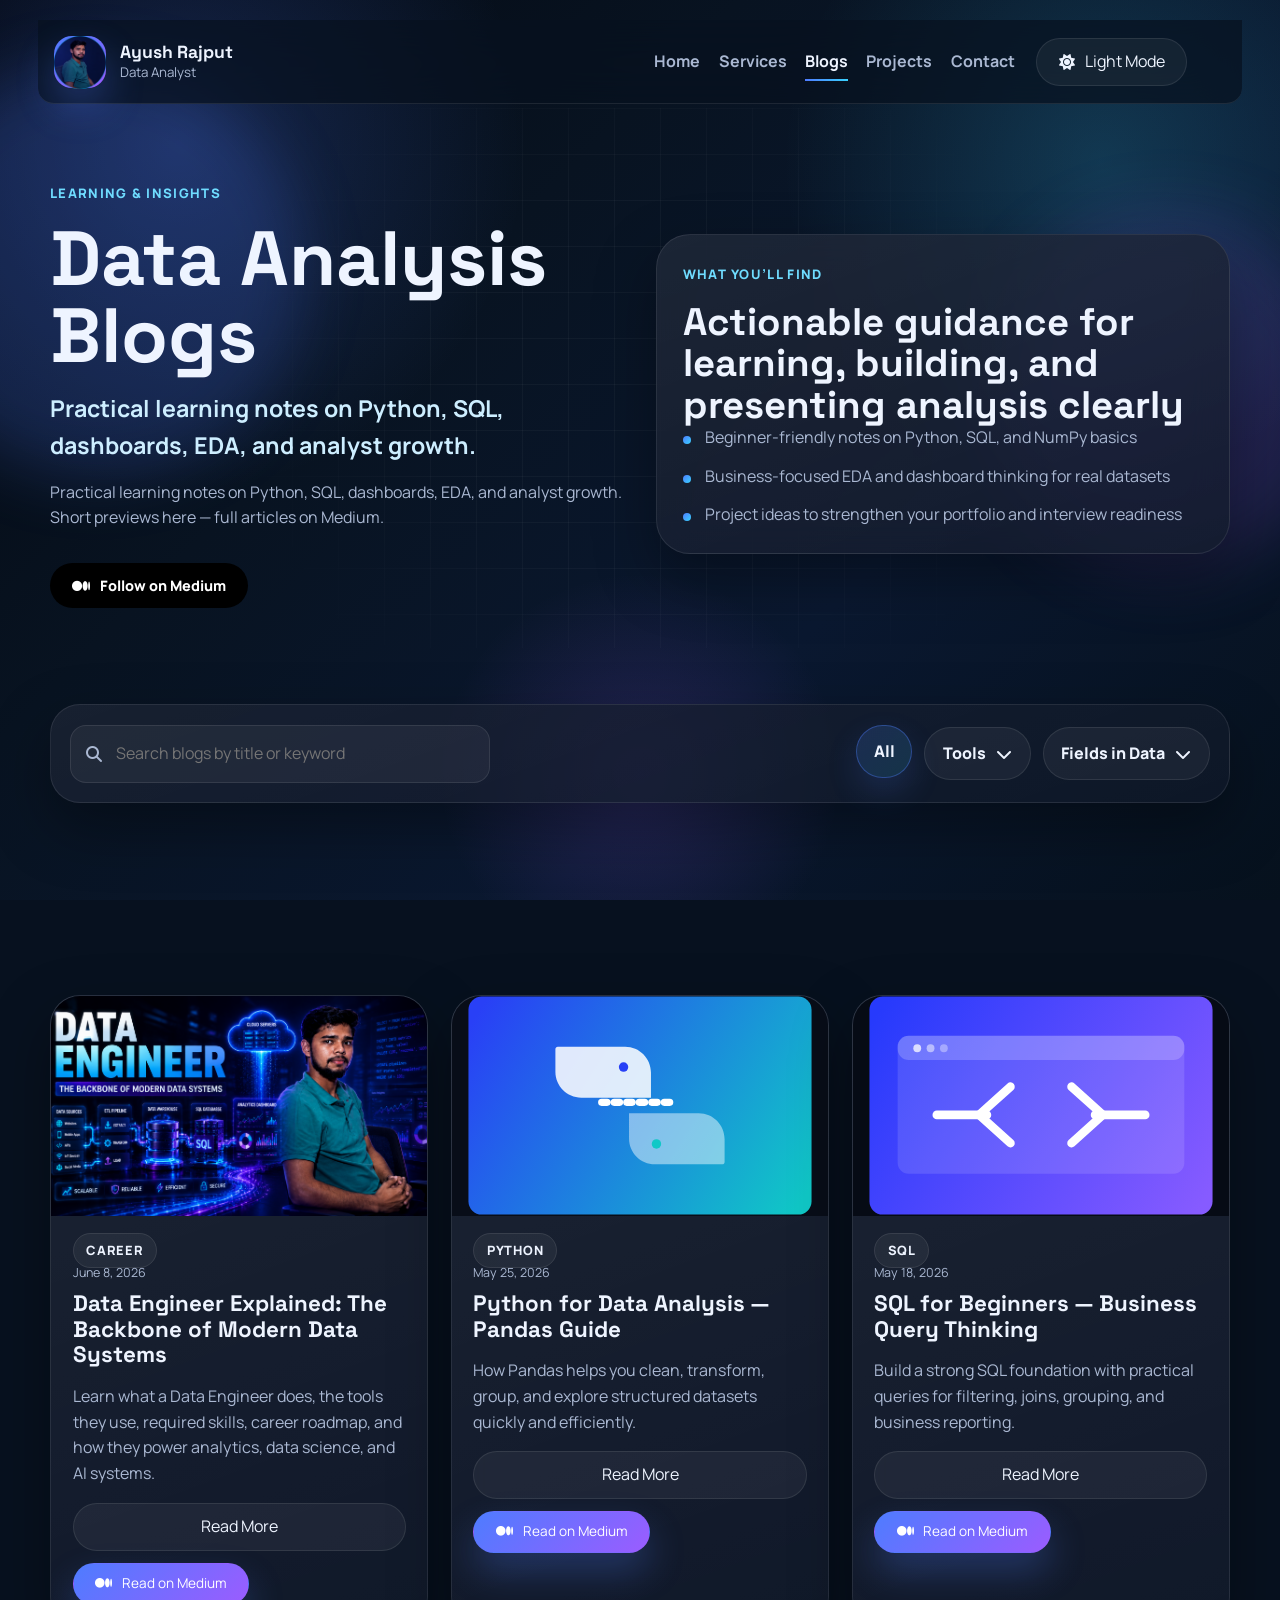
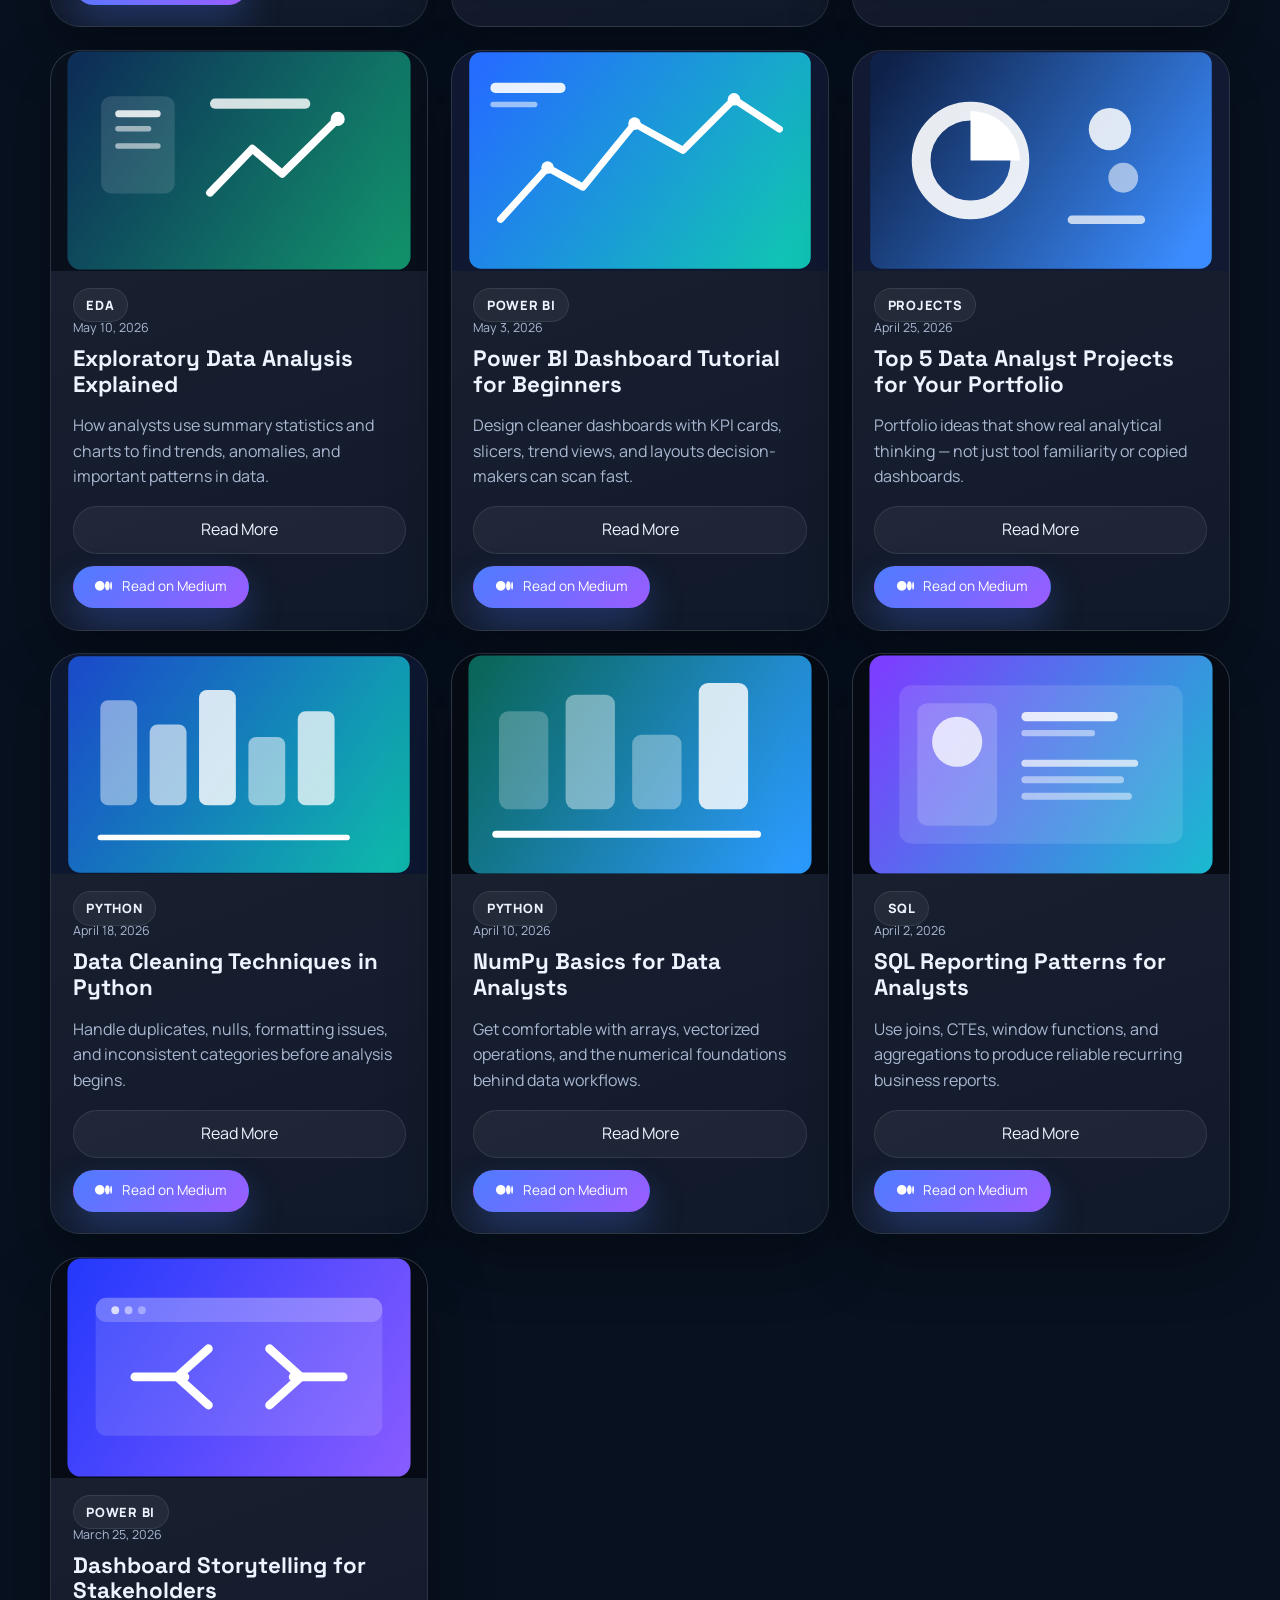
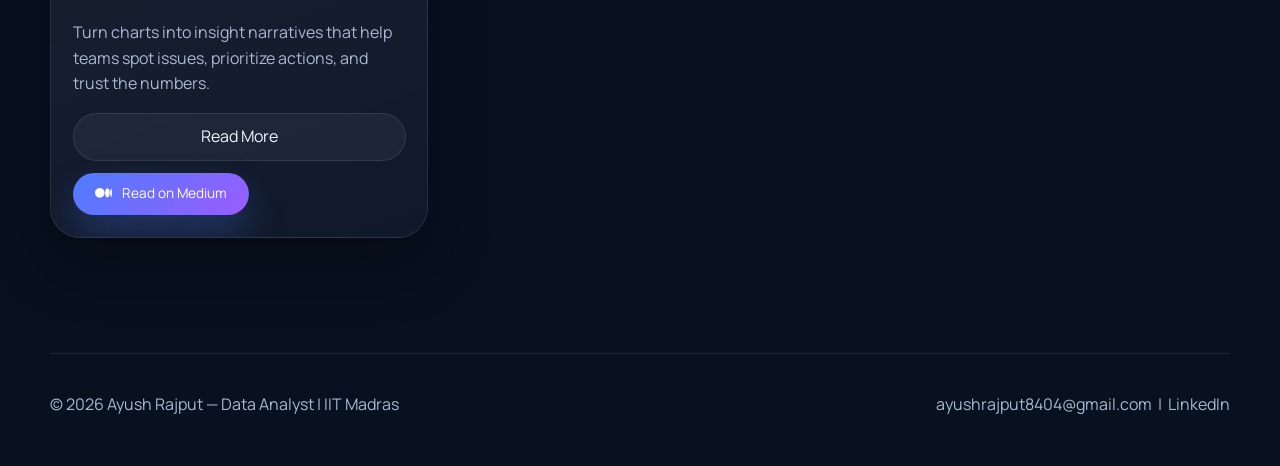
==== blog.html @ db760603 "added the  medium post link and slicer button not properly working  correct the code and working the" ====
<!DOCTYPE html>
<html lang="en">
<head>
  <meta charset="UTF-8">
    <meta name="viewport" content="width=device-width, initial-scale=1.0">
      <meta name="description" content="Data Analysis blogs by Ayush Rajput — Python, SQL, Power BI, EDA tutorials. Practical learning notes for aspiring Data Analysts and Data Scientists.">
      <meta name="keywords" content="Data Analysis Blog, Python Tutorial, SQL for Beginners, Power BI Tutorial, EDA Guide, Data Analyst Learning">
      <meta name="author" content="Ayush Rajput">
      <meta name="robots" content="index, follow">
      <link rel="canonical" href="https://data-analysis-portfolio-six.vercel.app/blog.html"
      >

      <meta property="og:title" content="Data Analysis Blogs | Ayush Rajput">
      <meta property="og:description" content="Practical Python, SQL, Power BI and EDA blogs for aspiring Data Analysts.">
      <meta property="og:image" content="https://data-analysis-portfolio-six.vercel.app/1.png">
      <meta property="og:url" content="https://data-analysis-portfolio-six.vercel.app/blog.html">
      <meta property="og:type" content="website">
      <meta name="twitter:card" content="summary_large_image">
      <meta name="twitter:title" content="Data Analysis Blogs | Ayush Rajput">
      <meta name="twitter:description" content="Python, SQL, Power BI, EDA blogs for Data Analysts.">
      <meta name="twitter:image" content="https://data-analysis-portfolio-six.vercel.app/1.png">
  <title>Ayush Rajput | Data Analysis Blogs</title>
  <link rel="preconnect" href="https://fonts.googleapis.com">
  <link rel="preconnect" href="https://fonts.gstatic.com" crossorigin>
  <link
    href="https://fonts.googleapis.com/css2?family=Space+Grotesk:wght@400;500;700&family=Manrope:wght@400;500;600;700;800&display=swap"
    rel="stylesheet"
  >
  <link
    rel="stylesheet"
    href="https://cdnjs.cloudflare.com/ajax/libs/font-awesome/6.5.2/css/all.min.css"
    crossorigin="anonymous"
    referrerpolicy="no-referrer"
  >
  <link rel="icon" type="image/png" href="3.png">
  <link rel="stylesheet" href="style.css">
</head>
<body class="blog-page">
  <div class="page-backdrop" aria-hidden="true">
    <span class="backdrop-orb orb-left"></span>
    <span class="backdrop-orb orb-right"></span>
    <span class="backdrop-grid"></span>
  </div>

  <header class="site-header">
    <div class="container nav-wrap">
      <a class="brand" href="index.html" aria-label="Ayush Rajput portfolio home">
        <span class="brand-mark">
          <img src="3.png" alt="Ayush Rajput profile placeholder">
        </span>
        <span class="brand-copy">
          <strong>Ayush Rajput</strong>
          <small>Data Analyst</small>
        </span>
      </a>

      <button
        class="nav-toggle"
        type="button"
        aria-expanded="false"
        aria-controls="site-nav"
        aria-label="Toggle navigation"
      >
        <span></span>
        <span></span>
        <span></span>
      </button>

      <nav class="site-nav" id="site-nav">
        <a class="nav-link" href="index.html">Home</a>
        <a class="nav-link" href="services.html">Services</a>
        <a class="nav-link is-current" href="#top">Blogs</a>
        <a class="nav-link" href="index.html#projects">Projects</a>
        <a class="nav-link" href="index.html#contact">Contact</a>
        <div class="nav-actions">
          <button class="ghost-btn" id="theme-toggle" type="button" aria-label="Switch color theme">
            <i class="fa-solid fa-moon"></i>
            <span data-theme-label>Dark Mode</span>
          </button>
        </div>
      </nav>
    </div>
  </header>

  <main>
    <section class="blog-hero section" id="top">
      <div class="container blog-hero-grid">
        <div class="reveal">
          <p class="section-kicker">Learning & Insights</p>
          <h1 class="blog-title">Data Analysis Blogs</h1>
          <p class="blog-subtitle">Practical learning notes on Python, SQL, dashboards, EDA, and analyst growth.</p>
          <p class="blog-description">
            Practical learning notes on Python, SQL, dashboards, 
            EDA, and analyst growth. Short previews here — 
            full articles on Medium.
          </p>
          <a 
            href="https://medium.com/@ayushrajput8404" 
            target="_blank" 
            rel="noreferrer"
            style="display:inline-flex; align-items:center; gap:0.6rem; margin-top:1rem; padding:0.7rem 1.4rem; background:#000; color:#fff; border-radius:999px; font-weight:800; font-size:0.9rem;"
          >
            <i class="fa-brands fa-medium"></i>
            Follow on Medium
          </a>
        </div>

        <aside class="blog-highlight-card reveal">
          <p class="section-kicker">What You’ll Find</p>
          <h2>Actionable guidance for learning, building, and presenting analysis clearly</h2>
          <ul class="blog-highlight-list">
            <li>Beginner-friendly notes on Python, SQL, and NumPy basics</li>
            <li>Business-focused EDA and dashboard thinking for real datasets</li>
            <li>Project ideas to strengthen your portfolio and interview readiness</li>
          </ul>
        </aside>
      </div>
    </section>

    <section class="blog-toolbar-section section">
      <div class="container">
        <div class="blog-toolbar reveal">
          <label class="blog-search">
            <i class="fa-solid fa-magnifying-glass"></i>
            <input
              type="search"
              placeholder="Search blogs by title or keyword"
              aria-label="Search blogs"
              data-blog-search
            >
          </label>

          <div class="blog-filter-group">

            <button class="blog-filter-btn is-active" data-blog-filter="all">
              All
            </button>

            <!-- Tools Slicer -->
            <div class="custom-dropdown">
              <button class="dropdown-btn">
                Tools
                <i class="fa-solid fa-chevron-down"></i>
              </button>

              <div class="dropdown-menu">
                <button data-blog-filter="python">Python</button>
                <button data-blog-filter="sql">SQL</button>
                <button data-blog-filter="power-bi">Power BI</button>
              </div>
            </div>

            <!-- Fields Slicer -->
            <div class="custom-dropdown">
              <button class="dropdown-btn">
                Fields in Data
                <i class="fa-solid fa-chevron-down"></i>
              </button>

              <div class="dropdown-menu">
                <button data-blog-filter="Career">Career</button>
               <button data-blog-filter="Data Engineering">Data Engineering </button>
               <button data-blog-filter="EDA">EDA</button>
                <button data-blog-filter="Data Cleaning">Data Cleaning</button>
                <button data-blog-filter="visualization">Visualization</button>
                <button data-blog-filter="machine-learning">Machine Learning</button>
              </div>
            </div>
          </div> 
        </div>
      </div>
    </section>

    <section class="blog-feed section">
      <div class="container">
        <div class="blog-grid">

        <article class="blog-card reveal" data-blog-card data-blog-category="Career">
          <img src="B.C1.png" alt="Introduction to Data Engineering" class="blog-card-image">
          <div class="blog-card-body">
            <span class="blog-tag">Career</span>
            <p style="font-size:0.78rem; color:var(--text-soft); margin:0 0 0.5rem;">June 8, 2026</p>
            <h3>Data Engineer Explained: The Backbone of Modern Data Systems</h3>
            <p>Learn what a Data Engineer does, the tools they use, required skills, career roadmap, and how they power analytics, data science, and AI systems.</p>
            <div class="blog-more">
              <p>Discover how companies collect, process, store, and transform massive amounts of data. This beginner-friendly guide covers ETL, data pipelines, databases, cloud platforms, industry workflows, salary expectations, and the complete roadmap to becoming a Data Engineer.</p>
            </div>
            <div style="display:flex; gap:0.75rem; flex-wrap:wrap; margin-top:1rem;">
              <button class="card-link blog-read-btn" type="button" data-blog-expand>Read More</button>
              <a class="primary-btn" href="https://medium.com/@ayushrajput8404/data-engineer-explained-the-backbone-of-modern-data-systems-2026-fe2eb5a74495" target="_blank" rel="noreferrer" style="min-height:42px; font-size:0.85rem;">
                <i class="fa-brands fa-medium"></i> Read on Medium
              </a>
            </div>
          </div>
        </article>

        <article class="blog-card reveal" data-blog-card data-blog-category="python">
          <img src="assets/blog-python-placeholder.svg" alt="Python for Data Analysis" class="blog-card-image">
          <div class="blog-card-body">
            <span class="blog-tag">Python</span>
            <p style="font-size:0.78rem; color:var(--text-soft); margin:0 0 0.5rem;">May 25, 2026</p>
            <h3>Python for Data Analysis — Pandas Guide</h3>
            <p>How Pandas helps you clean, transform, group, and explore structured datasets quickly and efficiently.</p>
            <div class="blog-more">
              <p>Covers dataframes, filtering, missing value handling, groupby aggregation, and the habits that make notebook-based analysis more organized, reusable, and production-ready.</p>
            </div>
            <div style="display:flex; gap:0.75rem; flex-wrap:wrap; margin-top:1rem;">
              <button class="card-link blog-read-btn" type="button" data-blog-expand>Read More</button>
              <a class="primary-btn" href="https://medium.com/@ayushrajput8404/python-for-data-analysis-pandas-guide-2026-7b3f8c9a4d1a" target="_blank" rel="noreferrer" style="min-height:42px; font-size:0.85rem;">
                <i class="fa-brands fa-medium"></i> Read on Medium
              </a>
            </div>
          </div>
        </article>

        <article class="blog-card reveal" data-blog-card data-blog-category="sql">
          <img src="assets/blog-web-placeholder.svg" alt="SQL for Beginners" class="blog-card-image">
          <div class="blog-card-body">
            <span class="blog-tag">SQL</span>
            <p style="font-size:0.78rem; color:var(--text-soft); margin:0 0 0.5rem;">May 18, 2026</p>
            <h3>SQL for Beginners — Business Query Thinking</h3>
            <p>Build a strong SQL foundation with practical queries for filtering, joins, grouping, and business reporting.</p>
            <div class="blog-more">
              <p>Focuses on business-ready query thinking so you can answer real stakeholder questions — not just memorize syntax. Includes SELECT, WHERE, GROUP BY, JOINs, and CTEs with real examples.</p>
            </div>
            <div style="display:flex; gap:0.75rem; flex-wrap:wrap; margin-top:1rem;">
              <button class="card-link blog-read-btn" type="button" data-blog-expand>Read More</button>
              <a class="primary-btn" href="https://medium.com/@ayushrajput8404" target="_blank" rel="noreferrer" style="min-height:42px; font-size:0.85rem;">
                <i class="fa-brands fa-medium"></i> Read on Medium
              </a>
            </div>
          </div>
        </article>

        <article class="blog-card reveal" data-blog-card data-blog-category="eda">
          <img src="assets/blog-career-placeholder.svg" alt="EDA Explained" class="blog-card-image">
          <div class="blog-card-body">
            <span class="blog-tag">EDA</span>
            <p style="font-size:0.78rem; color:var(--text-soft); margin:0 0 0.5rem;">May 10, 2026</p>
            <h3>Exploratory Data Analysis Explained</h3>
            <p>How analysts use summary statistics and charts to find trends, anomalies, and important patterns in data.</p>
            <div class="blog-more">
              <p>Explains the full EDA process — from first-look exploration using describe() and value_counts(), to insight generation using Matplotlib and Seaborn visualizations. Avoid misleading conclusions from noisy data.</p>
            </div>
            <div style="display:flex; gap:0.75rem; flex-wrap:wrap; margin-top:1rem;">
              <button class="card-link blog-read-btn" type="button" data-blog-expand>Read More</button>
              <a class="primary-btn" href="https://medium.com/@ayushrajput8404" target="_blank" rel="noreferrer" style="min-height:42px; font-size:0.85rem;">
                <i class="fa-brands fa-medium"></i> Read on Medium
              </a>
            </div>
          </div>
        </article>

        <article class="blog-card reveal" data-blog-card data-blog-category="power-bi">
          <img src="assets/project-sales.svg" alt="Power BI Dashboard Tutorial" class="blog-card-image">
          <div class="blog-card-body">
            <span class="blog-tag">Power BI</span>
            <p style="font-size:0.78rem; color:var(--text-soft); margin:0 0 0.5rem;">May 3, 2026</p>
            <h3>Power BI Dashboard Tutorial for Beginners</h3>
            <p>Design cleaner dashboards with KPI cards, slicers, trend views, and layouts decision-makers can scan fast.</p>
            <div class="blog-more">
              <p>Covers Power BI Desktop setup, data import, relationship modeling, DAX basics, and dashboard planning. Learn how to prioritize clarity over decoration when building reports that actually get used.</p>
            </div>
            <div style="display:flex; gap:0.75rem; flex-wrap:wrap; margin-top:1rem;">
              <button class="card-link blog-read-btn" type="button" data-blog-expand>Read More</button>
              <a class="primary-btn" href="https://medium.com/@ayushrajput8404" target="_blank" rel="noreferrer" style="min-height:42px; font-size:0.85rem;">
                <i class="fa-brands fa-medium"></i> Read on Medium
              </a>
            </div>
          </div>
        </article>

        <article class="blog-card reveal" data-blog-card data-blog-category="Data Engineering">
          <img src="assets/project-customer.svg" alt="Top Data Analyst Projects" class="blog-card-image">
          <div class="blog-card-body">
            <span class="blog-tag">Projects</span>
            <p style="font-size:0.78rem; color:var(--text-soft); margin:0 0 0.5rem;">April 25, 2026</p>
            <h3>Top 5 Data Analyst Projects for Your Portfolio</h3>
            <p>Portfolio ideas that show real analytical thinking — not just tool familiarity or copied dashboards.</p>
            <div class="blog-more">
              <p>From customer segmentation to sales dashboards — each project idea includes dataset source, tools to use, and how to present problem, method, and outcome clearly for recruiters and clients.</p>
            </div>
            <div style="display:flex; gap:0.75rem; flex-wrap:wrap; margin-top:1rem;">
              <button class="card-link blog-read-btn" type="button" data-blog-expand>Read More</button>
              <a class="primary-btn" href="https://medium.com/@ayushrajput8404" target="_blank" rel="noreferrer" style="min-height:42px; font-size:0.85rem;">
                <i class="fa-brands fa-medium"></i> Read on Medium
              </a>
            </div>
          </div>
        </article>

        <article class="blog-card reveal" data-blog-card data-blog-category="python">
          <img src="assets/project-operations.svg" alt="Data Cleaning Techniques" class="blog-card-image">
          <div class="blog-card-body">
            <span class="blog-tag">Python</span>
            <p style="font-size:0.78rem; color:var(--text-soft); margin:0 0 0.5rem;">April 18, 2026</p>
            <h3>Data Cleaning Techniques in Python</h3>
            <p>Handle duplicates, nulls, formatting issues, and inconsistent categories before analysis begins.</p>
            <div class="blog-more">
              <p>Practical cleaning patterns using Pandas — dropna(), fillna(), str.strip(), replace(), and dtype conversion. These habits save hours later and make your dashboards and reports far more reliable and trusted.</p>
            </div>
            <div style="display:flex; gap:0.75rem; flex-wrap:wrap; margin-top:1rem;">
              <button class="card-link blog-read-btn" type="button" data-blog-expand>Read More</button>
              <a class="primary-btn" href="https://medium.com/@ayushrajput8404" target="_blank" rel="noreferrer" style="min-height:42px; font-size:0.85rem;">
                <i class="fa-brands fa-medium"></i> Read on Medium
              </a>
            </div>
          </div>
        </article>

        <article class="blog-card reveal" data-blog-card data-blog-category="python">
          <img src="assets/blog-saas-placeholder.svg" alt="NumPy Basics" class="blog-card-image">
          <div class="blog-card-body">
            <span class="blog-tag">Python</span>
            <p style="font-size:0.78rem; color:var(--text-soft); margin:0 0 0.5rem;">April 10, 2026</p>
            <h3>NumPy Basics for Data Analysts</h3>
            <p>Get comfortable with arrays, vectorized operations, and the numerical foundations behind data workflows.</p>
            <div class="blog-more">
              <p>Covers ndarray creation, indexing, slicing, broadcasting, and common statistical functions. Especially useful for analysts who want to understand performance-friendly data handling beyond spreadsheet logic.</p>
            </div>
            <div style="display:flex; gap:0.75rem; flex-wrap:wrap; margin-top:1rem;">
              <button class="card-link blog-read-btn" type="button" data-blog-expand>Read More</button>
              <a class="primary-btn" href="https://medium.com/@ayushrajput8404" target="_blank" rel="noreferrer" style="min-height:42px; font-size:0.85rem;">
                <i class="fa-brands fa-medium"></i> Read on Medium
              </a>
            </div>
          </div>
        </article>

        <article class="blog-card reveal" data-blog-card data-blog-category="sql">
          <img src="assets/blog-portfolio-placeholder.svg" alt="SQL Reporting Patterns" class="blog-card-image">
          <div class="blog-card-body">
            <span class="blog-tag">SQL</span>
            <p style="font-size:0.78rem; color:var(--text-soft); margin:0 0 0.5rem;">April 2, 2026</p>
            <h3>SQL Reporting Patterns for Analysts</h3>
            <p>Use joins, CTEs, window functions, and aggregations to produce reliable recurring business reports.</p>
            <div class="blog-more">
              <p>Patterns analysts actually use — weekly summaries, running totals, rank-based filtering, and date-based segmentation. Build SQL habits that make you faster and more trusted in any data team.</p>
            </div>
            <div style="display:flex; gap:0.75rem; flex-wrap:wrap; margin-top:1rem;">
              <button class="card-link blog-read-btn" type="button" data-blog-expand>Read More</button>
              <a class="primary-btn" href="https://medium.com/@ayushrajput8404" target="_blank" rel="noreferrer" style="min-height:42px; font-size:0.85rem;">
                <i class="fa-brands fa-medium"></i> Read on Medium
              </a>
            </div>
          </div>
        </article>

        <article class="blog-card reveal" data-blog-card data-blog-category="power-bi">
          <img src="assets/blog-web-placeholder.svg" alt="Dashboard Storytelling" class="blog-card-image">
          <div class="blog-card-body">
            <span class="blog-tag">Power BI</span>
            <p style="font-size:0.78rem; color:var(--text-soft); margin:0 0 0.5rem;">March 25, 2026</p>
            <h3>Dashboard Storytelling for Stakeholders</h3>
            <p>Turn charts into insight narratives that help teams spot issues, prioritize actions, and trust the numbers.</p>
            <div class="blog-more">
              <p>Learn how visual hierarchy, annotations, and layout choices make even complex dashboards easier to use in meetings. Includes real Power BI layout tips for executive-level reporting and weekly reviews.</p>
            </div>
            <div style="display:flex; gap:0.75rem; flex-wrap:wrap; margin-top:1rem;">
              <button class="card-link blog-read-btn" type="button" data-blog-expand>Read More</button>
              <a class="primary-btn" href="https://medium.com/@ayushrajput8404" target="_blank" rel="noreferrer" style="min-height:42px; font-size:0.85rem;">
                <i class="fa-brands fa-medium"></i> Read on Medium
              </a>
            </div>
          </div>
        </article>

      </div>

        <div class="empty-state glass-card" hidden data-blog-empty>
          <h3>No blogs matched your search.</h3>
          <p>Try a different keyword or switch back to the All category.</p>
        </div>
      </div>
    </section>
  </main>

  <footer class="site-footer">
    <div class="container footer-wrap">
      <p>© <span id="year"></span> Ayush Rajput — Data Analyst | IIT Madras</p>
      <p>
        <a href="mailto:ayushrajput8404@gmail.com" style="color:var(--text-soft)">ayushrajput8404@gmail.com</a>
        &nbsp;|&nbsp;
        <a href="https://www.linkedin.com/in/ayush-rajput-0b1038350" target="_blank" style="color:var(--text-soft)">LinkedIn</a>
      </p>
    </div>
  </footer>

  <script src="script.js"></script>
</body>
</html>
---- style.css ----
:root {
  color-scheme: dark;
  --bg: #07111f;
  --bg-soft: #0b1628;
  --surface: rgba(10, 19, 36, 0.78);
  --surface-strong: rgba(255, 255, 255, 0.08);
  --surface-muted: rgba(255, 255, 255, 0.05);
  --text: #eef4ff;
  --text-soft: #aab8d2;
  --line: rgba(255, 255, 255, 0.09);
  --accent: #4e7cff;
  --accent-alt: #9b5cff;
  --accent-soft: #39d2ff;
  --success: #2dc989;
  --danger: #ff6f86;
  --shadow: 0 24px 60px rgba(0, 0, 0, 0.34);
  --radius-xl: 30px;
  --radius-lg: 22px;
  --radius-md: 16px;
  --container: 1180px;
  --header-height: 84px;
}

:root[data-theme="light"] {
  color-scheme: light;
  --bg: #f4f7ff;
  --bg-soft: #ffffff;
  --surface: rgba(255, 255, 255, 0.82);
  --surface-strong: rgba(16, 32, 60, 0.06);
  --surface-muted: rgba(16, 32, 60, 0.04);
  --text: #10203c;
  --text-soft: #5a6a86;
  --line: rgba(16, 32, 60, 0.12);
  --accent: #356dff;
  --accent-alt: #7a4dff;
  --accent-soft: #09b9eb;
  --success: #169b67;
  --danger: #df4961;
  --shadow: 0 20px 48px rgba(18, 34, 68, 0.14);
}

*,
*::before,
*::after {
  box-sizing: border-box;
}

html {
  scroll-behavior: smooth;
}

body {
  margin: 0;
  font-family: "Manrope", sans-serif;
  background: var(--bg);
  color: var(--text);
  line-height: 1.6;
  overflow-x: hidden;
}

body.menu-open,
body.modal-open {
  overflow: hidden;
}

img {
  display: block;
  max-width: 100%;
  max-height: 100%;
  height: auto;
  margin: 0 auto;
  /* margin-left: ;
  margin-right: auto; */
}

a {
  color: inherit;
  text-decoration: none;
}

button,
input,
textarea,
select {
  font: inherit;
}

button {
  cursor: pointer;
}

.page-backdrop {
  position: fixed;
  inset: 0;
  z-index: -2;
  overflow: hidden;
  background:
    radial-gradient(circle at 12% 12%, rgba(78, 124, 255, 0.24), transparent 28%),
    radial-gradient(circle at 82% 18%, rgba(155, 92, 255, 0.2), transparent 24%),
    radial-gradient(circle at 65% 86%, rgba(57, 210, 255, 0.16), transparent 20%),
    linear-gradient(135deg, #050b15, #091224 34%, #08152c 66%, #060f1d 100%);
}

:root[data-theme="light"] .page-backdrop {
  background:
    radial-gradient(circle at 12% 12%, rgba(53, 109, 255, 0.18), transparent 28%),
    radial-gradient(circle at 82% 18%, rgba(122, 77, 255, 0.14), transparent 24%),
    radial-gradient(circle at 65% 86%, rgba(9, 185, 235, 0.14), transparent 20%),
    linear-gradient(135deg, #e8efff, #f8fbff 36%, #eef5ff 68%, #f9fcff 100%);
}

.blog-page .page-backdrop {
  background:
    radial-gradient(circle at 14% 16%, rgba(78, 124, 255, 0.24), transparent 26%),
    radial-gradient(circle at 86% 18%, rgba(57, 210, 255, 0.18), transparent 24%),
    radial-gradient(circle at 50% 86%, rgba(155, 92, 255, 0.18), transparent 20%),
    linear-gradient(135deg, #030811, #081321 34%, #0a1830 66%, #06111d 100%);
}

:root[data-theme="light"] .blog-page .page-backdrop {
  background:
    radial-gradient(circle at 14% 16%, rgba(53, 109, 255, 0.18), transparent 26%),
    radial-gradient(circle at 86% 18%, rgba(9, 185, 235, 0.15), transparent 24%),
    radial-gradient(circle at 50% 86%, rgba(122, 77, 255, 0.12), transparent 20%),
    linear-gradient(135deg, #edf4ff, #fbfdff 34%, #f0f5ff 66%, #f6fbff 100%);
}

.services-page .page-backdrop {
  background:
    radial-gradient(circle at 10% 18%, rgba(78, 124, 255, 0.24), transparent 24%),
    radial-gradient(circle at 86% 12%, rgba(155, 92, 255, 0.2), transparent 22%),
    radial-gradient(circle at 74% 80%, rgba(57, 210, 255, 0.18), transparent 22%),
    linear-gradient(135deg, #040b15, #0a1224 34%, #0d1830 66%, #06111d 100%);
}

:root[data-theme="light"] .services-page .page-backdrop {
  background:
    radial-gradient(circle at 10% 18%, rgba(53, 109, 255, 0.18), transparent 24%),
    radial-gradient(circle at 86% 12%, rgba(122, 77, 255, 0.14), transparent 22%),
    radial-gradient(circle at 74% 80%, rgba(9, 185, 235, 0.14), transparent 22%),
    linear-gradient(135deg, #edf4ff, #fbfdff 34%, #f2f7ff 66%, #f9fcff 100%);
}

.backdrop-orb,
.backdrop-grid {
  position: absolute;
  border-radius: 999px;
}

.orb-left {
  width: 26rem;
  height: 26rem;
  left: -7rem;
  top: 4rem;
  background: rgba(78, 124, 255, 0.18);
  filter: blur(30px);
  animation: floatOrb 16s ease-in-out infinite;
}

.orb-right {
  width: 22rem;
  height: 22rem;
  right: -4rem;
  top: 24%;
  background: rgba(155, 92, 255, 0.16);
  filter: blur(34px);
  animation: floatOrb 18s ease-in-out infinite reverse;
}

.backdrop-grid {
  inset: 12% 12% auto;
  height: 60vh;
  background-image:
    linear-gradient(rgba(255, 255, 255, 0.09) 1px, transparent 1px),
    linear-gradient(90deg, rgba(255, 255, 255, 0.09) 1px, transparent 1px);
  background-size: 46px 46px;
  mask-image: radial-gradient(circle at center, black 32%, transparent 74%);
  opacity: 0.4;
}

:root[data-theme="light"] .backdrop-grid {
  background-image:
    linear-gradient(rgba(16, 32, 60, 0.08) 1px, transparent 1px),
    linear-gradient(90deg, rgba(16, 32, 60, 0.08) 1px, transparent 1px);
  opacity: 0.34;
}

.container {
  width: min(calc(100% - 2rem), var(--container));
  margin: 0 auto;
}

.section {
  padding: 6rem 0;
}

.site-header {
  position: sticky;
  top: 20px;
  z-index: 1000;
  min-height: var(--header-height);
  display: flex;
  align-items: center;
  backdrop-filter: blur(20px);
  background: color-mix(in srgb, var(--bg) 72%, transparent);
  border-bottom: 1px solid var(--line);
  border-radius: 0 0 var(--radius-md) var(--radius-md);  
  padding-left: 10rem 0;
  padding-right: 3%;
  margin-left: 3%;
  margin-right: 3%;
}


.nav-wrap {
  position: relative;
  display: flex;
  align-items: center;
  justify-content: space-between;
  gap: 1.5rem;
}

.brand {
  display: inline-flex;
  align-items: center;
  gap: 0.85rem;
}

.brand-mark {
  width: 52px;
  height: 52px;
  display: grid;
  place-items: center;
  border-radius: 18px;
  background: linear-gradient(145deg, var(--accent), var(--accent-alt));
  box-shadow: 0 18px 38px rgba(78, 124, 255, 0.3);
  font-family: "Space Grotesk", sans-serif;
  font-weight: 700;
  color: #fff;
}

.brand-copy {
  display: flex;
  flex-direction: column;
  line-height: 1.1;
}

.brand-copy strong {
  font-family: "Space Grotesk", sans-serif;
  font-size: 1.1rem;
}

.brand-copy small {
  margin-top: 0.2rem;
  color: var(--text-soft);
}

.site-nav {
  display: flex;
  align-items: center;
  gap: 1.15rem;
}

.nav-link {
  position: relative;
  color: var(--text-soft);
  font-weight: 700;
  transition: color 0.28s ease;
}

.nav-link::after {
  content: "";
  position: absolute;
  left: 0;
  bottom: -0.45rem;
  width: 100%;
  height: 2px;
  background: linear-gradient(90deg, var(--accent), var(--accent-soft));
  transform: scaleX(0);
  transform-origin: left;
  transition: transform 0.28s ease;
}

.nav-link:hover,
.nav-link:focus-visible,
.nav-link.is-active,
.nav-link.is-current {
  color: var(--text);
}

.nav-link:hover::after,
.nav-link:focus-visible::after,
.nav-link.is-active::after,
.nav-link.is-current::after {
  transform: scaleX(1);
}

.nav-link-external {
  padding: 0.75rem 1rem;
  border-radius: 999px;
  border: 1px solid var(--line);
  background: var(--surface-muted);
}

.nav-link-external::after {
  display: none;
}

.nav-actions {
  display: flex;
  align-items: center;
  gap: 0.75rem;
  margin-left: 0.2rem;
}

.ghost-btn,
.primary-btn,
.secondary-btn,
.card-link {
  display: inline-flex;
  align-items: center;
  justify-content: center;
  gap: 0.6rem;
  min-height: 48px;
  padding: 0 1.35rem;
  border-radius: 999px;
  border: 1px solid transparent;
  transition:
    transform 0.28s ease,
    box-shadow 0.28s ease,
    background 0.28s ease,
    color 0.28s ease,
    border-color 0.28s ease;
}

.ghost-btn {
  background: var(--surface-muted);
  border-color: var(--line);
  color: var(--text);
}

.primary-btn {
  background: linear-gradient(135deg, var(--accent), var(--accent-alt));
  color: #fff;
  box-shadow: 0 18px 36px rgba(78, 124, 255, 0.28);
}

.secondary-btn,
.card-link {
  border-color: var(--line);
  background: var(--surface-muted);
  color: var(--text);
}

.ghost-btn:hover,
.primary-btn:hover,
.secondary-btn:hover,
.card-link:hover {
  transform: translateY(-2px);
}

.nav-toggle {
  display: none;
  width: 48px;
  height: 48px;
  padding: 0;
  border: 1px solid var(--line);
  border-radius: 16px;
  background: var(--surface-muted);
}

.nav-toggle span {
  display: block;
  width: 20px;
  height: 2px;
  margin: 4px auto;
  background: var(--text);
  transition: transform 0.28s ease, opacity 0.28s ease;
}

.nav-toggle[aria-expanded="true"] span:nth-child(1) {
  transform: translateY(6px) rotate(45deg);
}

.nav-toggle[aria-expanded="true"] span:nth-child(2) {
  opacity: 0;
}

.nav-toggle[aria-expanded="true"] span:nth-child(3) {
  transform: translateY(-6px) rotate(-45deg);
}

.hero {
  min-height: calc(100vh - var(--header-height));
  display: flex;
  align-items: center;
}

.hero-grid,
.two-column,
.contact-grid,
.services-hero-grid,
.blog-hero-grid,
.feedback-layout {
  display: grid;
  grid-template-columns: repeat(2, minmax(0, 1fr));
  gap: 2rem;
  align-items: center;
}

.hero-image-shell {
  position: relative;
  width: min(74vw, 420px);
  margin: 0 auto;
  aspect-ratio: 1;
  border-radius: 50%;
  padding: 0.1rem;
  background: linear-gradient(145deg, rgba(78, 124, 255, 0.44), rgba(155, 92, 255, 0.28));
  box-shadow: var(--shadow);
}

.hero-image-glow {
  position: absolute;
  inset: 8%;
  border-radius: 50%;
  background: radial-gradient(circle, rgba(57, 210, 255, 0.26), transparent 62%);
  filter: blur(18px);
}

.hero-image {
  position: relative;
  z-index: 1;
  width: 100%;
  height: 100%;
  border-radius: 50%;
  object-fit: cover;
  border: 1px solid rgba(255, 255, 255, 0.2);
  background: rgba(255, 255, 255, 0.04);
  padding: 0.1rem;
  /* object-fit: contain; */
  /* object-position: center;    */
}

.eyebrow,
.section-kicker {
  display: inline-flex;
  margin: 0 0 1rem;
  color: color-mix(in srgb, var(--accent-soft) 70%, var(--text));
  font-size: 0.82rem;
  font-weight: 800;
  letter-spacing: 0.1em;
  text-transform: uppercase;
}

.hero-copy h1,
.section-heading h2,
.section-copy h2,
.contact-panel h2,
.services-title,
.blog-title,
.blog-highlight-card h2,
.services-summary-card h2,
.feedback-intro h2 {
  margin: 0;
  font-family: "Space Grotesk", sans-serif;
  line-height: 1;
}

.hero-copy h1 {
  font-size: clamp(3rem, 6vw, 5.5rem);
}

.hero-role {
  margin: 0.85rem 0 0.2rem;
  font-size: 1.1rem;
  font-weight: 800;
  color: color-mix(in srgb, var(--text) 70%, var(--accent-soft));
}

.hero-tagline {
  margin: 0 0 1.2rem;
  font-size: clamp(1.2rem, 2vw, 1.5rem);
  font-weight: 700;
  color: var(--text);
}

.hero-description,
.section-heading p,
.section-copy p,
.contact-panel p,
.services-description,
.blog-description,
.feedback-intro p {
  color: var(--text-soft);
  max-width: 60ch;
}

.hero-actions,
.form-actions {
  display: flex;
  flex-wrap: wrap;
  gap: 1rem;
  margin-top: 2rem;
}

.metric-card,
.glass-card,
.skill-card,
.project-card,
.service-card,
.contact-form,
.blog-card,
.blog-highlight-card,
.services-summary-card,
.pricing-card,
.testimonial-card,
.empty-state {
  border: 1px solid var(--line);
  background:
    linear-gradient(160deg, rgba(255, 255, 255, 0.08), rgba(255, 255, 255, 0.03)),
    var(--surface);
  box-shadow: var(--shadow);
  backdrop-filter: blur(18px);
}

:root[data-theme="light"] .metric-card,
:root[data-theme="light"] .glass-card,
:root[data-theme="light"] .skill-card,
:root[data-theme="light"] .project-card,
:root[data-theme="light"] .service-card,
:root[data-theme="light"] .contact-form,
:root[data-theme="light"] .blog-card,
:root[data-theme="light"] .blog-highlight-card,
:root[data-theme="light"] .services-summary-card,
:root[data-theme="light"] .pricing-card,
:root[data-theme="light"] .testimonial-card,
:root[data-theme="light"] .empty-state {
  background:
    linear-gradient(160deg, rgba(255, 255, 255, 0.72), rgba(255, 255, 255, 0.4)),
    var(--surface);
}

.hero-metrics {
  display: grid;
  grid-template-columns: repeat(3, minmax(0, 1fr));
  gap: 1rem;
  margin-top: 2rem;
}

.metric-card {
  padding: 1rem 1.1rem;
  border-radius: var(--radius-lg);
}

.metric-card strong {
  display: block;
  font-family: "Space Grotesk", sans-serif;
  font-size: 1.3rem;
}

.metric-card span {
  color: var(--text-soft);
  font-size: 0.92rem;
}

.section-heading,
.section-copy {
  max-width: 760px;
}

.section-heading {
  margin-bottom: 2rem;
}

.section-heading h2,
.section-copy h2,
.contact-panel h2,
.feedback-intro h2 {
  font-size: clamp(2rem, 4vw, 3.2rem);
}

.about-panel {
  padding: 1.45rem;
  border-radius: var(--radius-xl);
}

.about-panel h3 {
  margin-top: 0;
  font-family: "Space Grotesk", sans-serif;
  font-size: 1.45rem;
}

.focus-list,
.blog-highlight-list,
.plan-features {
  list-style: none;
  padding: 0;
  margin: 0;
  display: grid;
  gap: 0.8rem;
}

.focus-list li,
.blog-highlight-list li,
.plan-features li {
  padding-left: 1.4rem;
  position: relative;
  color: var(--text-soft);
}

.focus-list li::before,
.blog-highlight-list li::before,
.plan-features li::before {
  content: "";
  position: absolute;
  left: 0;
  top: 0.7rem;
  width: 0.5rem;
  height: 0.5rem;
  border-radius: 50%;
  background: linear-gradient(135deg, var(--accent), var(--accent-soft));
}

.skills-grid,
.projects-grid,
.services-grid,
.blog-grid,
.pricing-grid,
.testimonials-grid {
  display: grid;
  gap: 1.4rem;
  grid-template-columns: repeat(3, minmax(0, 1fr));
}
.skill-card,
.service-card,
.pricing-card,
.testimonial-card {
  padding: 1.35rem;
  border-radius: var(--radius-xl);
  transition: transform 0.28s ease, border-color 0.28s ease, box-shadow 0.28s ease;
}

.skill-card:hover,
.service-card:hover,
.project-card:hover,
.blog-card:hover,
.pricing-card:hover,
.testimonial-card:hover {
  transform: translateY(-8px);
  border-color: rgba(120, 162, 255, 0.28);
  box-shadow: 0 30px 62px rgba(0, 0, 0, 0.34);
}

:root[data-theme="light"] .skill-card:hover,
:root[data-theme="light"] .service-card:hover,
:root[data-theme="light"] .project-card:hover,
:root[data-theme="light"] .blog-card:hover,
:root[data-theme="light"] .pricing-card:hover,
:root[data-theme="light"] .testimonial-card:hover {
  box-shadow: 0 24px 54px rgba(18, 34, 68, 0.18);
}

.skill-icon,
.service-icon {
  width: 58px;
  height: 58px;
  display: grid;
  place-items: center;
  margin-bottom: 1rem;
  border-radius: 18px;
  background: linear-gradient(145deg, rgba(78, 124, 255, 0.22), rgba(155, 92, 255, 0.18));
  color: #fff;
  font-size: 1.35rem;
  box-shadow: 0 18px 36px rgba(78, 124, 255, 0.18);
}

.service-icon {
  width: 80px;
  height: 80px;
  display: flex;
  align-items: center;
  justify-content: center;
}

.service-logo {
  width: 100px;
  height: 100px;
  object-fit: contain;
  display: block;
}

.skill-card h3,
.service-card h3,
.project-content h3,
.blog-card-body h3,
.pricing-card h3,
.testimonial-head strong {
  margin: 0 0 0.6rem;
  font-family: "Space Grotesk", sans-serif;
  font-size: 1.3rem;
}

.skill-card p,
.service-card p,
.project-content p,
.blog-card-body p,
.plan-caption,
.testimonial-card p {
  color: var(--text-soft);
}

.skill-bar {
  height: 10px;
  margin-top: 1rem;
  border-radius: 999px;
  overflow: hidden;
  background: var(--surface-strong);
}

.skill-bar span {
  display: block;
  height: 100%;
  border-radius: inherit;
  background: linear-gradient(90deg, var(--accent), var(--accent-soft));
}

.project-card {
  overflow: hidden;
  border-radius: var(--radius-xl);
  transition: transform 0.3s ease, border-color 0.3s ease, box-shadow 0.3s ease;
}

.project-image {
  width: 100%;
  height: 220px;
  object-fit: cover;
}

.project-content {
  padding: 1.35rem;
}

.chip-row {
  display: flex;
  flex-wrap: wrap;
  gap: 0.7rem;
  margin: 1rem 0 1.2rem;
}

.chip-row span,
.blog-tag,
.plan-chip {
  padding: 0.45rem 0.78rem;
  border-radius: 999px;
  background: var(--surface-muted);
  border: 1px solid var(--line);
  font-size: 0.8rem;
  font-weight: 800;
  letter-spacing: 0.06em;
  text-transform: uppercase;
}

.contact-grid,
.feedback-layout {
  align-items: start;
}

.contact-list {
  display: grid;
  gap: 0.9rem;
  margin-top: 1.6rem;
}

.contact-list a {
  display: inline-flex;
  align-items: center;
  gap: 0.8rem;
  color: var(--text-soft);
  transition: color 0.28s ease, transform 0.28s ease;
}

.contact-list a:hover {
  color: var(--text);
  transform: translateX(3px);
}

.contact-list i {
  width: 42px;
  height: 42px;
  display: grid;
  place-items: center;
  border-radius: 14px;
  background: var(--surface-muted);
  border: 1px solid var(--line);
}

.contact-form {
  padding: 1.4rem;
  border-radius: var(--radius-xl);
}

.form-field {
  margin-bottom: 1rem;
}

.form-field label,
.form-field > span {
  display: block;
  margin-bottom: 0.55rem;
  font-weight: 800;
}

.form-field input,
.form-field textarea,
.form-field select,
.blog-search input {
  width: 100%;
  border: 1px solid var(--line);
  border-radius: 16px;
  padding: 0.95rem 1rem;
  background: var(--surface-muted);
  color: var(--text);
  transition: border-color 0.25s ease, box-shadow 0.25s ease, transform 0.25s ease;
}

.form-field input:focus,
.form-field textarea:focus,
.form-field select:focus,
.blog-search input:focus {
  outline: none;
  border-color: rgba(110, 149, 255, 0.6);
  box-shadow: 0 0 0 4px rgba(78, 124, 255, 0.14);
  transform: translateY(-1px);
}

.form-field.has-error input,
.form-field.has-error textarea,
.form-field.has-error select {
  border-color: var(--danger);
  box-shadow: 0 0 0 4px rgba(255, 105, 127, 0.12);
}

.field-error {
  display: block;
  min-height: 1.2rem;
  margin-top: 0.45rem;
  color: var(--danger);
  font-size: 0.84rem;
}

.form-status {
  min-height: 1.3rem;
  margin: 0;
  font-weight: 800;
}

.form-status.is-success {
  color: var(--success);
}

.form-status.is-error {
  color: var(--danger);
}

.form-status.is-pending {
  color: color-mix(in srgb, var(--accent) 68%, var(--text));
}

.contact-form.is-submitting button {
  opacity: 0.75;
  pointer-events: none;
}

.site-footer {
  padding: 1.2rem 0 2rem;
}

.footer-wrap {
  display: flex;
  align-items: center;
  justify-content: space-between;
  gap: 1rem;
  border-top: 1px solid var(--line);
  padding-top: 1.4rem;
  color: var(--text-soft);
}

.reveal {
  opacity: 0;
  transform: translateY(28px);
  transition: opacity 0.8s ease, transform 0.8s ease;
}

.reveal.is-visible {
  opacity: 1;
  transform: translateY(0);
}

.blog-hero {
  min-height: calc(72vh - var(--header-height));
  display: flex;
  align-items: center;
}

.blog-title {
  font-size: clamp(3rem, 6vw, 5rem);
}

.blog-subtitle {
  margin: 1rem 0 1rem;
  font-size: clamp(1.15rem, 2.4vw, 1.45rem);
  font-weight: 700;
  color: color-mix(in srgb, var(--text) 82%, var(--accent-soft));
}

.blog-highlight-card,
.services-summary-card {
  padding: 1.6rem;
  border-radius: calc(var(--radius-xl) + 4px);
}

.blog-highlight-card h2,
.services-summary-card h2 {
  font-size: clamp(1.9rem, 3vw, 2.5rem);
  line-height: 1.08;
}

.blog-toolbar-section {
  padding-top: 0;
}

.blog-toolbar {
  display: flex;
  align-items: center;
  justify-content: space-between;
  gap: 1rem;
  padding: 1.2rem;
  border-radius: var(--radius-xl);
  border: 1px solid var(--line);
  background:
    linear-gradient(160deg, rgba(255, 255, 255, 0.06), rgba(255, 255, 255, 0.02)),
    var(--surface);
  box-shadow: var(--shadow);
}

.blog-search {
  position: relative;
  display: flex;
  align-items: center;
  gap: 0.8rem;
  flex: 1 1 320px;
  max-width: 420px;
}

.blog-search i {
  position: absolute;
  left: 1rem;
  color: var(--text-soft);
}

.blog-search input {
  padding-left: 2.8rem;
}

.blog-filter-group {
  display: flex;
  align-items: center;
  flex-wrap: wrap;
  gap: 0.75rem;
}

.blog-filter-btn {
  border: 1px solid var(--line);
  background: var(--surface-muted);
  color: var(--text);
  padding: 0.8rem 1.05rem;
  border-radius: 999px;
  font-weight: 800;
  transition:
    transform 0.28s ease,
    border-color 0.28s ease,
    background 0.28s ease,
    box-shadow 0.28s ease;
}

.blog-filter-btn:hover,
.blog-filter-btn:focus-visible,
.blog-filter-btn.is-active {
  transform: translateY(-2px);
  background: linear-gradient(135deg, rgba(78, 124, 255, 0.18), rgba(57, 210, 255, 0.14));
  border-color: rgba(78, 124, 255, 0.38);
  box-shadow: 0 14px 32px rgba(78, 124, 255, 0.16);
}

.custom-dropdown {
  position: relative;
  
}

.dropdown-btn {
  display: flex;
  align-items: center;
  gap: 10px;

  border: 1px solid var(--line);
  background: var(--surface-muted);
  color: var(--text);

  padding: 0.8rem 1.1rem;
  border-radius: 999px;
  font-weight: 800;

  transition: 0.3s;
}

.dropdown-btn:hover {
  transform: translateY(-2px);
  background: linear-gradient(
    135deg,
    rgba(78,124,255,.18),
    rgba(57,210,255,.14)
  );

  border-color: rgba(78,124,255,.38);
  box-shadow: 0 14px 32px rgba(78,124,255,.16);
}

.dropdown-menu {
  position: absolute;
  top: 94%;
  left: 0;

  display: none;
  flex-direction: column;
  gap: 12px;

  min-width: 200px;
  padding: 1rem;

  border-radius: 24px;
  border: 1px solid var(--line);

  background:
    linear-gradient(
      160deg,
      rgba(255,255,255,.08),
      rgba(255,255,255,.03)
    ),
    var(--surface);

  backdrop-filter: blur(20px);

  z-index: 999;
}

.dropdown-menu.show {
  display: flex;
}

.dropdown-menu.open-up {
  top: auto;
  bottom: calc(100% + 12px);
}



.dropdown-menu button {
  border: none;
  background: rgba(78,124,255,.15);
  color: white;

  padding: .8rem 1rem;
  border-radius: 999px;

  font-weight: 700;
  transition: .3s;
}

.dropdown-menu button:hover {
  background: linear-gradient(
    135deg,
    rgba(78,124,255,.35),
    rgba(57,210,255,.25)
  );

  transform: translateY(-2px);
}
.blog-card {
  overflow: hidden;
  border-radius: var(--radius-xl);
  transition: transform 0.34s ease, border-color 0.34s ease, box-shadow 0.34s ease;
}

.blog-card.is-hidden {
  display: none;
}

.blog-card-image {
  width: 100%;
  height: 220px;
  object-fit: cover;
  transition: transform 0.4s ease;
}

.blog-card:hover .blog-card-image {
  transform: scale(1.05);
}

.blog-card-body {
  padding: 1.35rem;
}

.blog-card-body h3 {
  font-size: 1.4rem;
  line-height: 1.15;
}

.blog-more {
  display: none;
  margin-bottom: 1.2rem;
}

.blog-card.is-expanded .blog-more {
  display: block;
}

.blog-read-btn {
  width: 100%;
}

.empty-state {
  margin-top: 1.5rem;
  padding: 1.4rem;
  border-radius: var(--radius-xl);
  text-align: center;
}

.empty-state h3 {
  margin-top: 0;
  font-family: "Space Grotesk", sans-serif;
}

.services-hero {
  min-height: calc(78vh - var(--header-height));
  display: flex;
  align-items: center;
}

.services-title {
  font-size: clamp(2.9rem, 5vw, 5.2rem);
  line-height: 0.98;
}

.services-summary-grid {
  margin-top: 1.35rem;
  display: grid;
  grid-template-columns: repeat(2, minmax(0, 1fr));
  gap: 1rem;
}

.services-summary-grid article {
  padding: 1rem;
  border-radius: var(--radius-lg);
  background: var(--surface-muted);
  border: 1px solid var(--line);
}

.services-summary-grid strong {
  display: block;
  margin-bottom: 0.35rem;
  font-family: "Space Grotesk", sans-serif;
}

.services-summary-grid span {
  color: var(--text-soft);
}

.services-grid-extended .service-card {
  min-height: 100%;
}

.pricing-card {
  position: relative;
  overflow: hidden;
}

.pricing-card::before {
  content: "";
  position: absolute;
  inset: 0;
  background: linear-gradient(180deg, rgba(255, 255, 255, 0.1), transparent 24%);
  pointer-events: none;
}

.pricing-card-featured {
  border-color: rgba(78, 124, 255, 0.4);
  transform: translateY(-8px);
  box-shadow: 0 30px 66px rgba(78, 124, 255, 0.18);
}

:root[data-theme="light"] .pricing-card-featured {
  box-shadow: 0 26px 60px rgba(53, 109, 255, 0.16);
}

.plan-chip-featured {
  background: linear-gradient(135deg, rgba(78, 124, 255, 0.22), rgba(57, 210, 255, 0.18));
}

.plan-caption {
  margin: 0.75rem 0 1.2rem;
}

.plan-price {
  display: flex;
  align-items: flex-end;
  justify-content: space-between;
  gap: 1rem;
  margin-bottom: 1.35rem;
}

.plan-price strong {
  font-family: "Space Grotesk", sans-serif;
  font-size: clamp(2rem, 4vw, 2.6rem);
  line-height: 1;
}

.plan-price span {
  color: var(--text-soft);
  font-weight: 700;
}

.plan-whatsapp-btn {
  width: 100%;
  margin-top: 1.4rem;
}

.testimonials-grid {
  align-items: stretch;
}

.testimonial-card {
  min-height: 100%;
}

.testimonial-head {
  display: flex;
  align-items: center;
  justify-content: space-between;
  gap: 1rem;
  margin-bottom: 0.8rem;
}

.testimonial-head strong {
  margin: 0;
}

.testimonial-rating {
  color: #ffcb58;
  font-weight: 800;
  letter-spacing: 0.08em;
}

.feedback-section {
  padding-top: 0;
}

.feedback-form select {
  appearance: none;
}

.whatsapp-float {
  position: fixed;
  right: 1.25rem;
  bottom: 1.25rem;
  z-index: 35;
  display: inline-flex;
  align-items: center;
  gap: 0.7rem;
  padding: 0.9rem 1rem;
  border-radius: 999px;
  background: linear-gradient(135deg, #12b665, #22d07a);
  color: #fff;
  box-shadow: 0 20px 40px rgba(17, 150, 84, 0.35);
  transition: transform 0.28s ease, box-shadow 0.28s ease;
}

.whatsapp-float:hover {
  transform: translateY(-4px) scale(1.02);
  box-shadow: 0 28px 48px rgba(17, 150, 84, 0.42);
}

.whatsapp-float i {
  font-size: 1.35rem;
}

.whatsapp-float span {
  font-weight: 800;
}

.feedback-chip {
  display: inline-flex;
  align-items: center;
  margin-bottom: 0.9rem;
  padding: 0.38rem 0.72rem;
  border-radius: 999px;
  background: rgba(45, 201, 137, 0.12);
  border: 1px solid rgba(45, 201, 137, 0.18);
  color: var(--success);
  font-size: 0.78rem;
  font-weight: 800;
  letter-spacing: 0.06em;
  text-transform: uppercase;
}

@keyframes floatOrb {
  0%,
  100% {
    transform: translate3d(0, 0, 0);
  }
  50% {
    transform: translate3d(18px, -26px, 0);
  }
}

@media (max-width: 1080px) {
  .hero-grid,
  .two-column,
  .contact-grid,
  .services-hero-grid,
  .blog-hero-grid,
  .feedback-layout {
    grid-template-columns: 1fr;
  }

  .skills-grid,
  .projects-grid,
  .services-grid,
  .pricing-grid,
  .testimonials-grid,
  .blog-grid {
    grid-template-columns: repeat(2, minmax(0, 1fr));
    overflow: visible;
  }
}

@media (max-width: 820px) {
  .nav-toggle {
    display: inline-block;
  }

  .site-nav {
    position: absolute;
    top: calc(100% + 0.8rem);
    left: 1rem;
    right: 1rem;
    display: grid;
    gap: 1rem;
    padding: 1.2rem;
    border-radius: 24px;
    border: 1px solid var(--line);
    background: color-mix(in srgb, var(--bg) 85%, transparent);
    box-shadow: var(--shadow);
    opacity: 0;
    visibility: hidden;
    pointer-events: none;
    transform: translateY(-10px);
    transition: opacity 0.28s ease, transform 0.28s ease, visibility 0.28s ease;
  }

  .site-nav.is-open {
    opacity: 1;
    visibility: visible;
    pointer-events: auto;
    transform: translateY(0);
  }

  .nav-actions {
    margin-left: 0;
  }

  .hero-metrics,
  .skills-grid,
  .projects-grid,
  .services-grid,
  .pricing-grid,
  .testimonials-grid,
  .blog-grid,
  .services-summary-grid {
    grid-template-columns: 1fr 1fr;
  }

  .blog-toolbar {
    flex-direction: column;
    align-items: stretch;
    position: relative;
    z-index: 1;
  }
  }


@media (max-width: 640px) {
  .section {
    padding: 4.6rem 0;
  }

  .hero,
  .blog-hero,
  .services-hero {
    min-height: auto;
    padding-top: 1rem;
  }

  .hero-copy h1,
  .blog-title,
  .services-title {
    font-size: clamp(2.5rem, 13vw, 3.9rem);
  }

  .hero-metrics,
  .skills-grid,
  .projects-grid,
  .services-grid,
  .pricing-grid,
  .testimonials-grid,
  .blog-grid,
  .services-summary-grid {
    grid-template-columns: 1fr;
  }

  .hero-actions,
  .form-actions,
  .footer-wrap {
    flex-direction: column;
    align-items: stretch;
  }

  .primary-btn,
  .secondary-btn,
  .card-link,
  .ghost-btn {
    width: 100%;
  }

  .project-image,
  .blog-card-image {
    height: 200px;
  }

  .plan-price,
  .testimonial-head {
    flex-direction: column;
    align-items: flex-start;
  }

  .whatsapp-float {
    right: 1rem;
    bottom: 1rem;
    padding: 0.88rem;
  }

  .whatsapp-float span {
    display: none;
  }
}

@media (prefers-reduced-motion: reduce) {
  html {
    scroll-behavior: auto;
  }

  *,
  *::before,
  *::after {
    animation-duration: 0.01ms !important;
    animation-iteration-count: 1 !important;
    transition-duration: 0.01ms !important;
  }

  .reveal {
    opacity: 1;
    transform: none;
  }
}
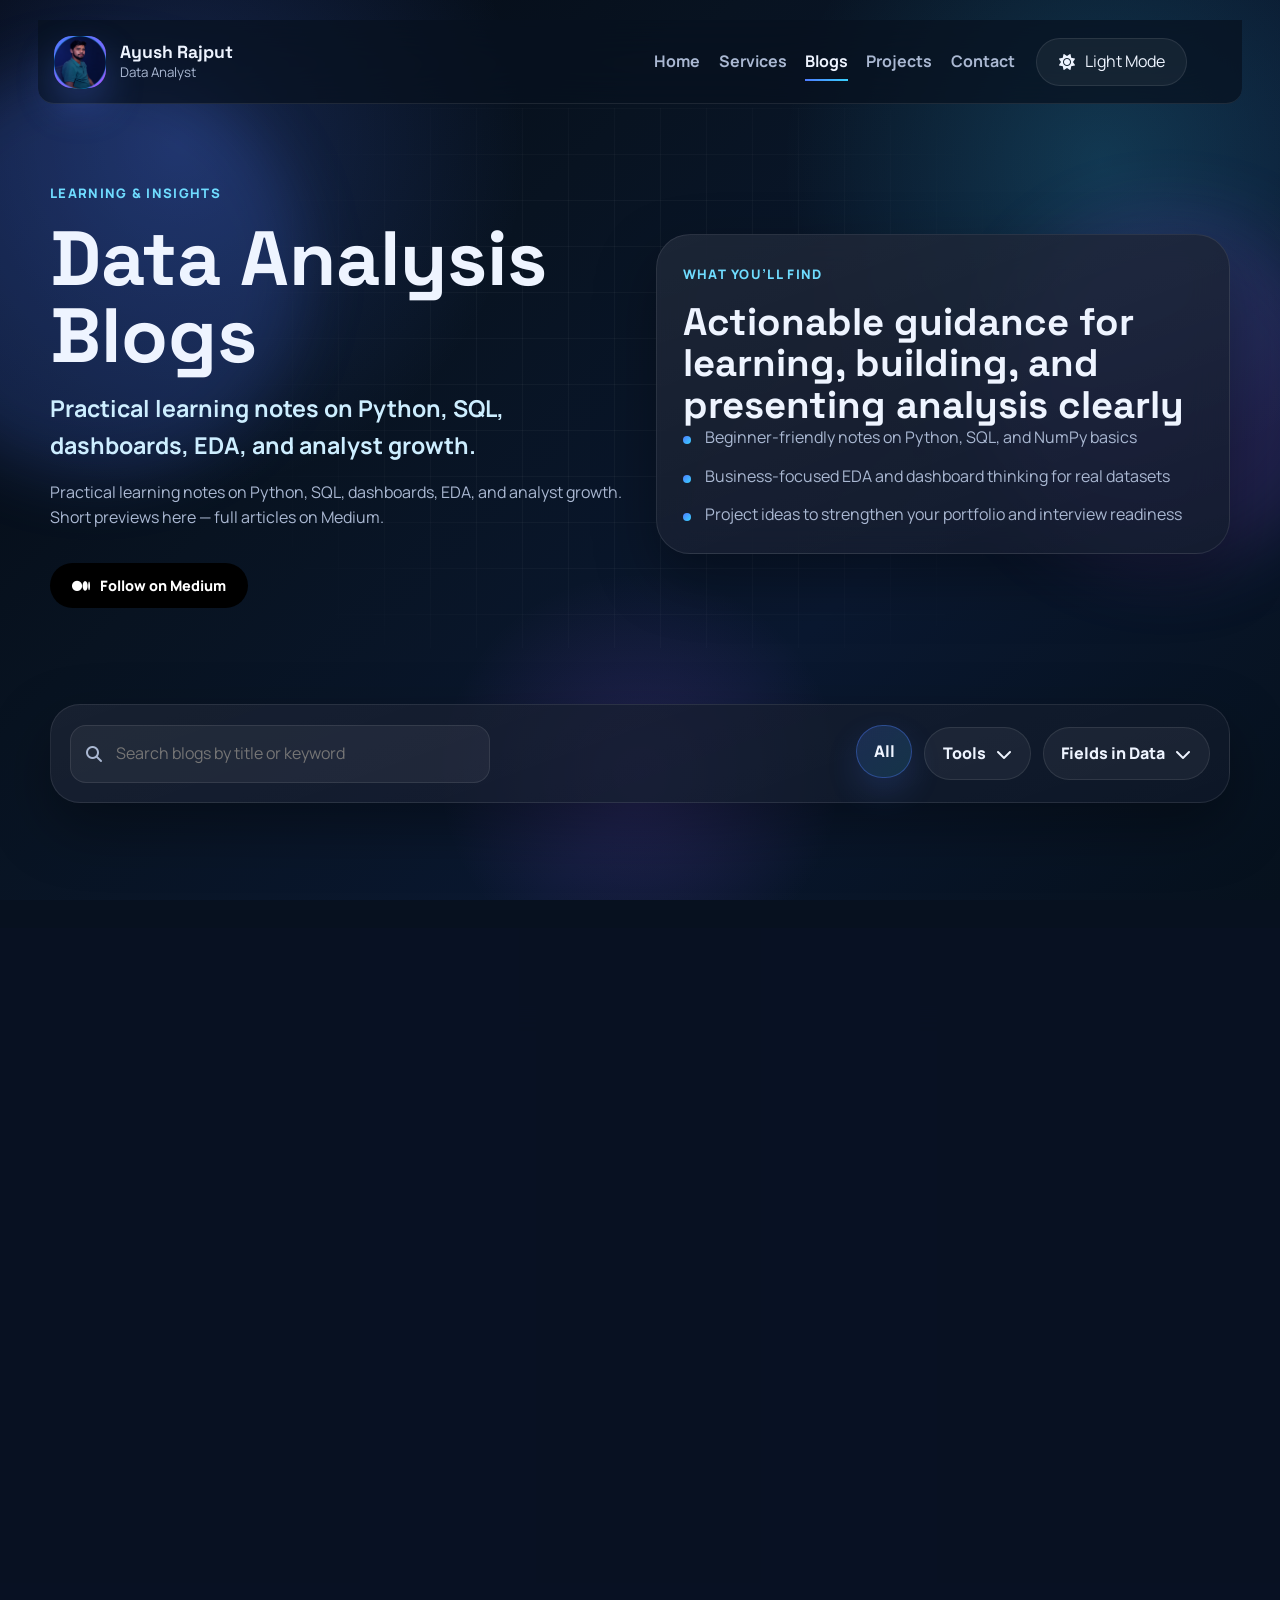
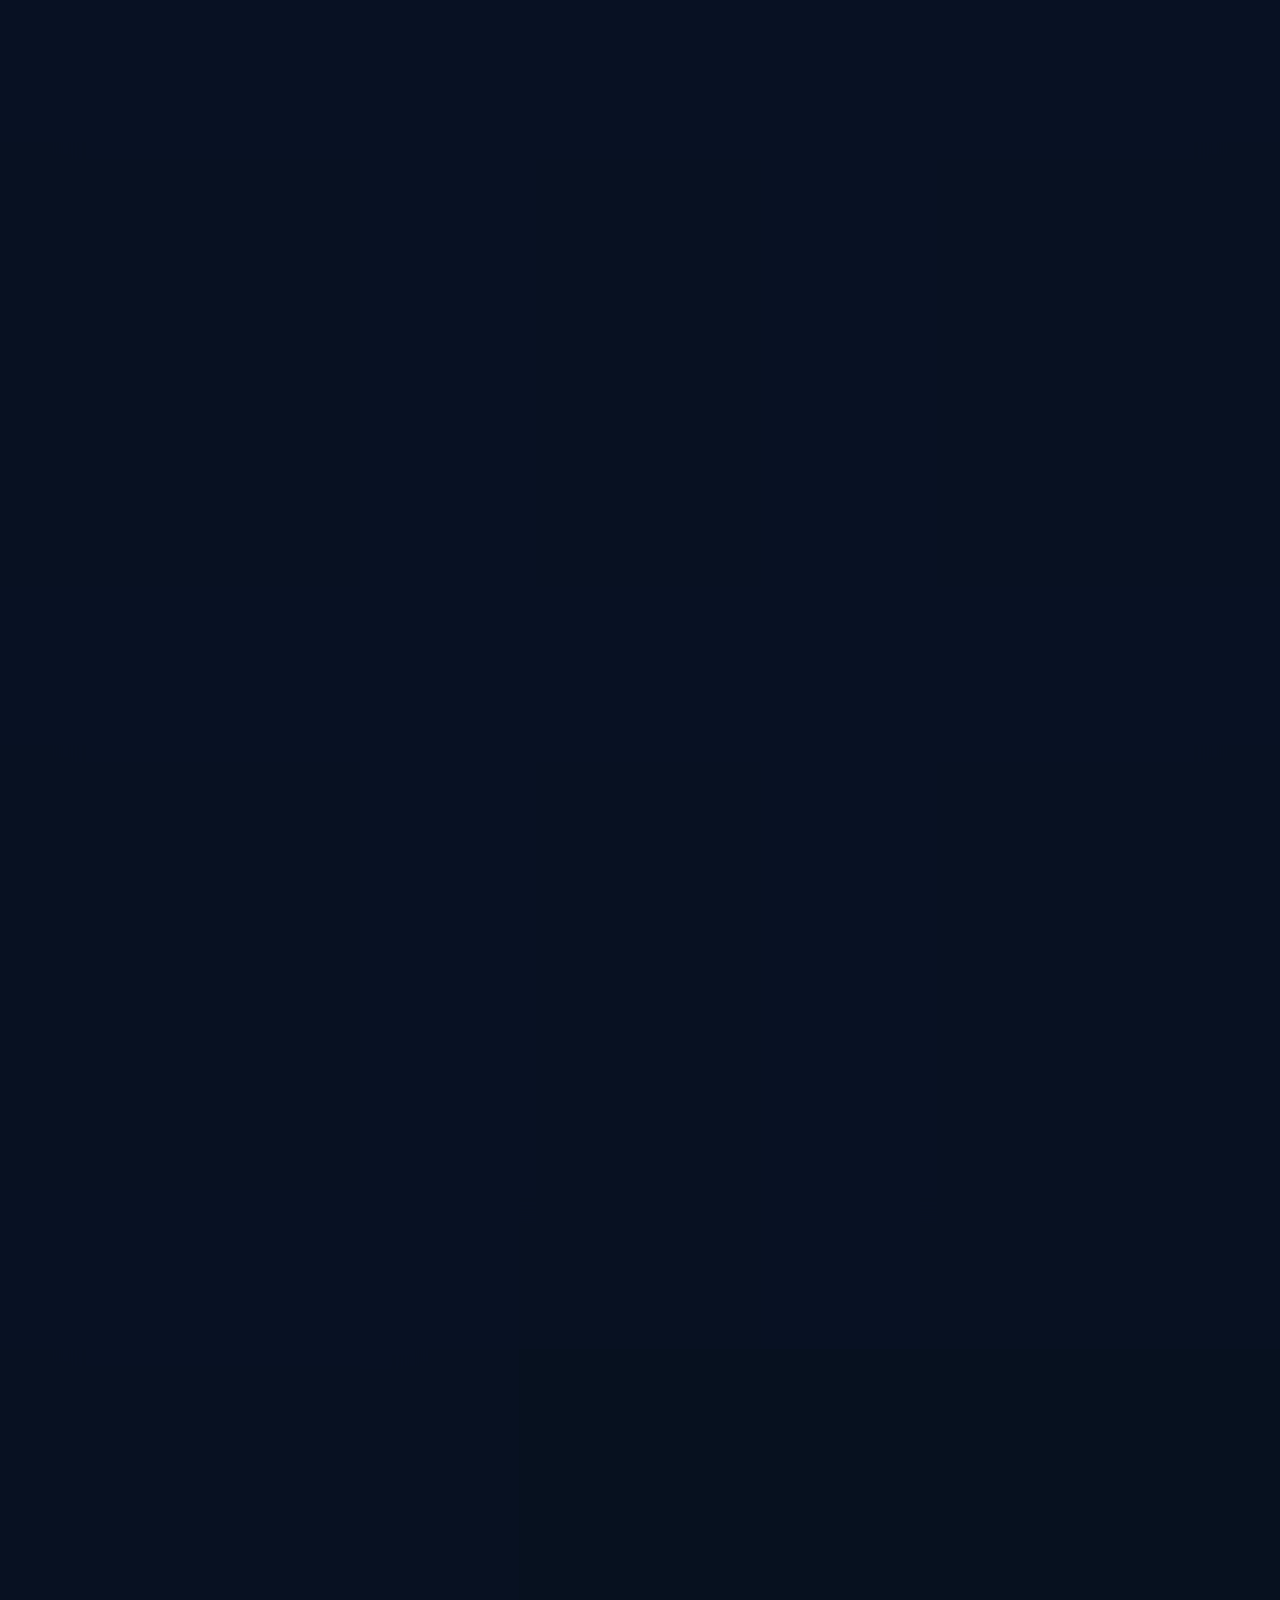
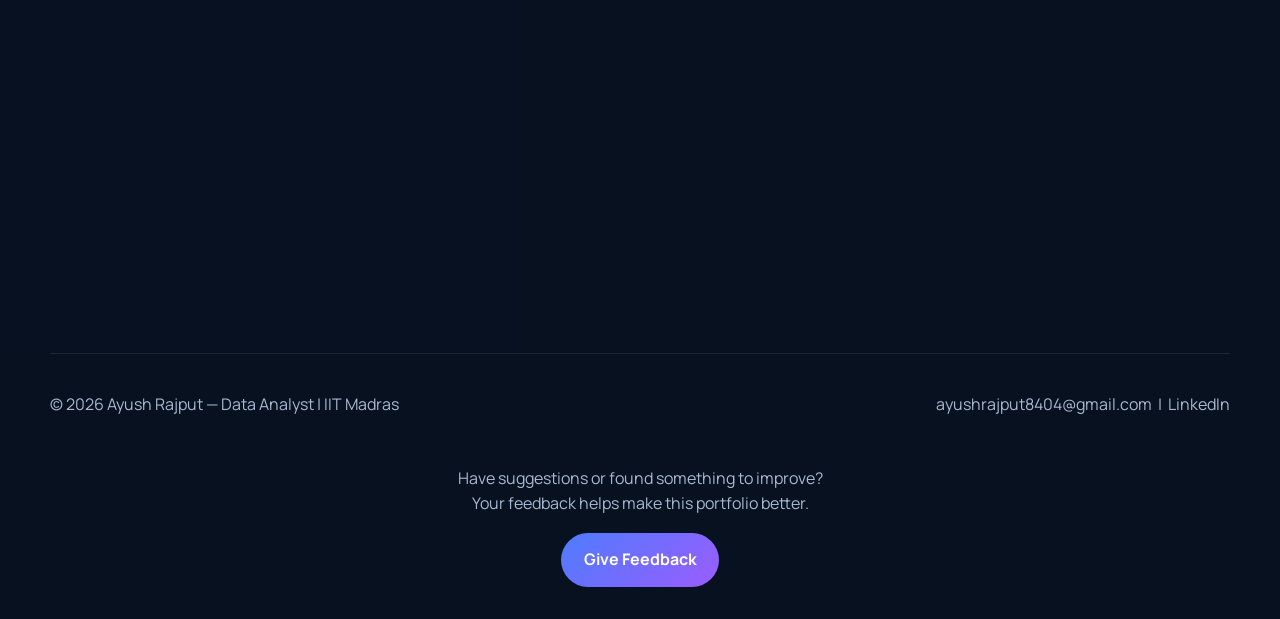
==== commit 4c792030: "add website feedback popup, Google Form integration, and footer feedback button" ====
--- a/blog.html
+++ b/blog.html
@@ -384,7 +384,58 @@
         <a href="https://www.linkedin.com/in/ayush-rajput-0b1038350" target="_blank" style="color:var(--text-soft)">LinkedIn</a>
       </p>
     </div>
+    <div class="footer-feedback">
+      <p> 
+    Have suggestions or found something to improve?<br>
+    Your feedback helps make this portfolio better.
+     </p>
+
+      <a
+        href="https://docs.google.com/forms/d/e/1FAIpQLSd-P25jA387d3Jtp0dao3x5VgUYNvhC4t0DgK6rBUVeaV6YcA/viewform"
+        target="_blank"
+        class="footer-feedback-btn"
+      >
+        Give Feedback
+      </a>
+    </div>
   </footer>
+
+  <!-- Feedback Popup -->
+  <div class="feedback-popup-overlay" id="feedbackPopup">
+    <div class="feedback-popup">
+
+      <div class="feedback-popup-icon">
+        ⭐
+      </div>
+
+      <h3>Enjoying the Portfolio?</h3>
+
+      <p>
+        Your feedback helps improve the website experience and future updates.
+      </p>
+
+      <div class="feedback-popup-buttons">
+
+        <a
+          href="https://docs.google.com/forms/d/e/1FAIpQLSd-P25jA387d3Jtp0dao3x5VgUYNvhC4t0DgK6rBUVeaV6YcA/viewform"
+          target="_blank"
+          class="primary-btn"
+          id="feedbackBtn"
+        >
+          Give Feedback
+        </a>
+
+        <button
+          class="secondary-btn"
+          id="closeFeedbackPopup"
+        >
+          Maybe Later
+        </button>
+
+      </div>
+
+    </div>
+  </div>
 
   <script src="script.js"></script>
 </body>
--- a/style.css
+++ b/style.css
@@ -1395,7 +1395,65 @@
     position: relative;
     z-index: 1;
   }
-  }
+}
+
+/* ===== FEEDBACK POPUP ===== */
+
+.feedback-popup-overlay {
+  position: fixed;
+  inset: 0;
+  background: rgba(0,0,0,0.65);
+  backdrop-filter: blur(10px);
+  display: flex;
+  align-items: center;
+  justify-content: center;
+  opacity: 0;
+  visibility: hidden;
+  transition: 0.35s ease;
+  z-index: 9999;
+}
+
+.feedback-popup-overlay.show {
+  opacity: 1;
+  visibility: visible;
+}
+
+.feedback-popup {
+  width: min(92%, 430px);
+  background: var(--surface);
+  border: 1px solid var(--line);
+  border-radius: var(--radius-lg);
+  padding: 2rem;
+  text-align: center;
+  box-shadow: var(--shadow);
+}
+
+.feedback-popup-icon {
+  font-size: 2rem;
+  margin-bottom: 1rem;
+}
+
+.feedback-popup h3 {
+  margin-bottom: 0.8rem;
+}
+
+.feedback-popup p {
+  color: var(--text-soft);
+  margin-bottom: 1.6rem;
+}
+
+.feedback-popup-buttons {
+  display: flex;
+  gap: 1rem;
+  justify-content: center;
+  flex-wrap: wrap;
+}
+
+@media (max-width: 480px) {
+  .feedback-popup-buttons {
+    flex-direction: column;
+  }
+}
 
 
 @media (max-width: 640px) {
@@ -1481,3 +1539,41 @@
     transform: none;
   }
 }
+
+/* Footer Feedback */
+
+.footer-feedback {
+  margin-top: 2rem;
+  text-align: center;
+}
+
+.footer-feedback p {
+  color: var(--text-soft);
+  margin-bottom: 1rem;
+}
+
+.footer-feedback-btn {
+  display: inline-flex;
+  align-items: center;
+  justify-content: center;
+
+  padding: 0.9rem 1.4rem;
+
+  border-radius: 999px;
+
+  background: linear-gradient(
+    135deg,
+    var(--accent),
+    var(--accent-alt)
+  );
+
+  color: #fff;
+
+  font-weight: 700;
+
+  transition: transform 0.3s ease;
+}
+
+.footer-feedback-btn:hover {
+  transform: translateY(-2px);
+}
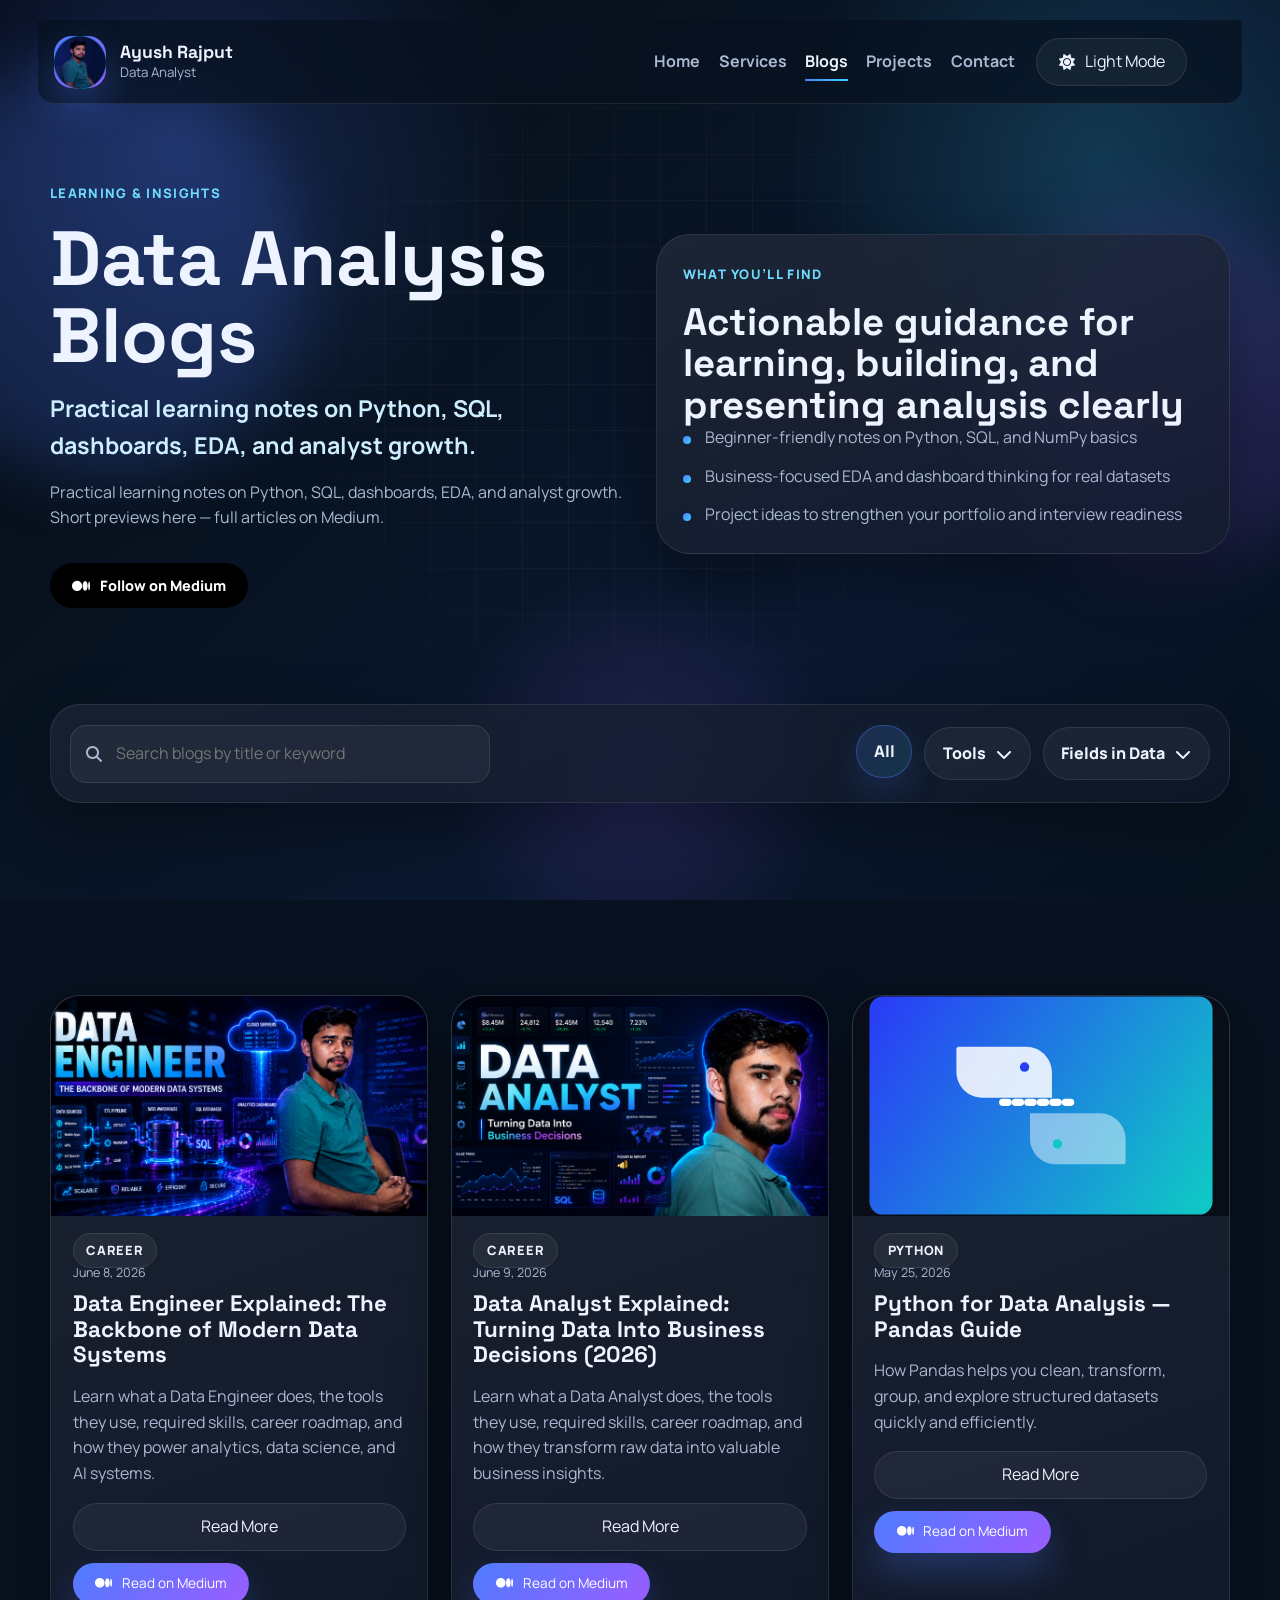
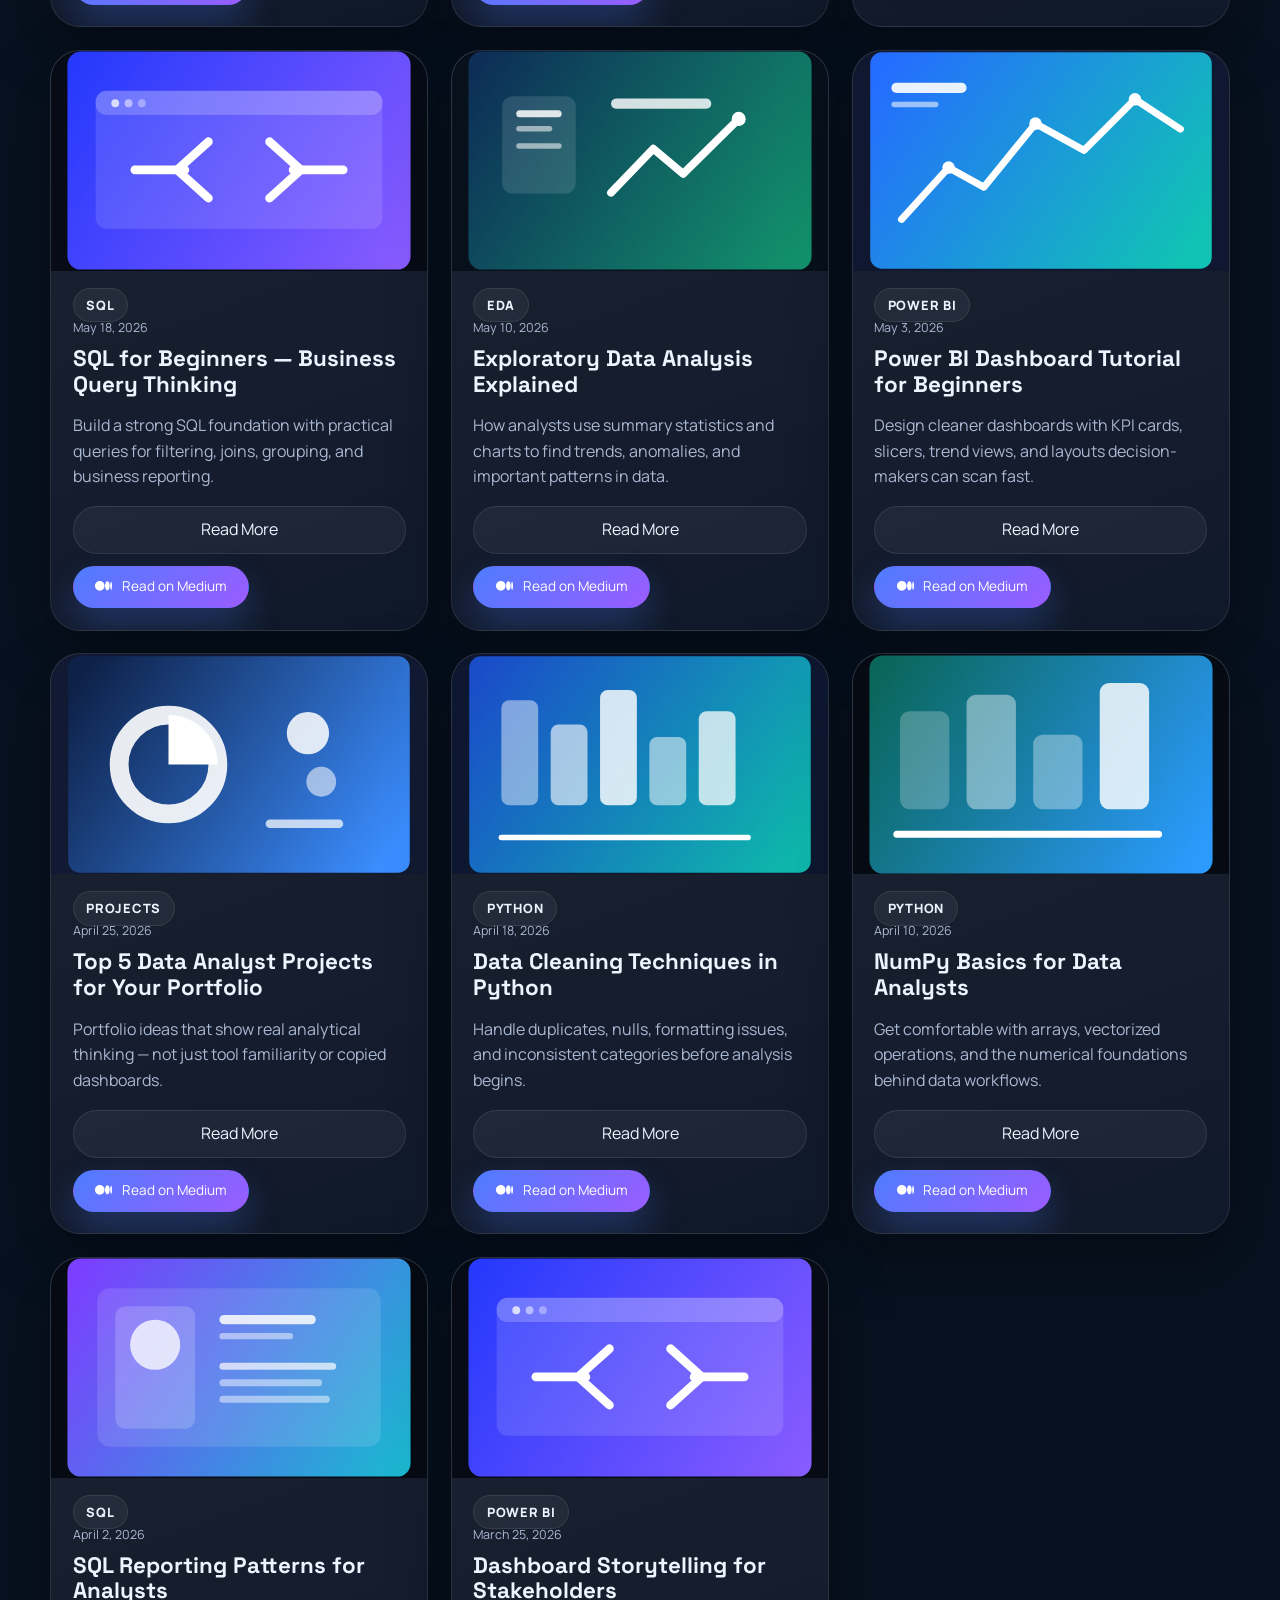
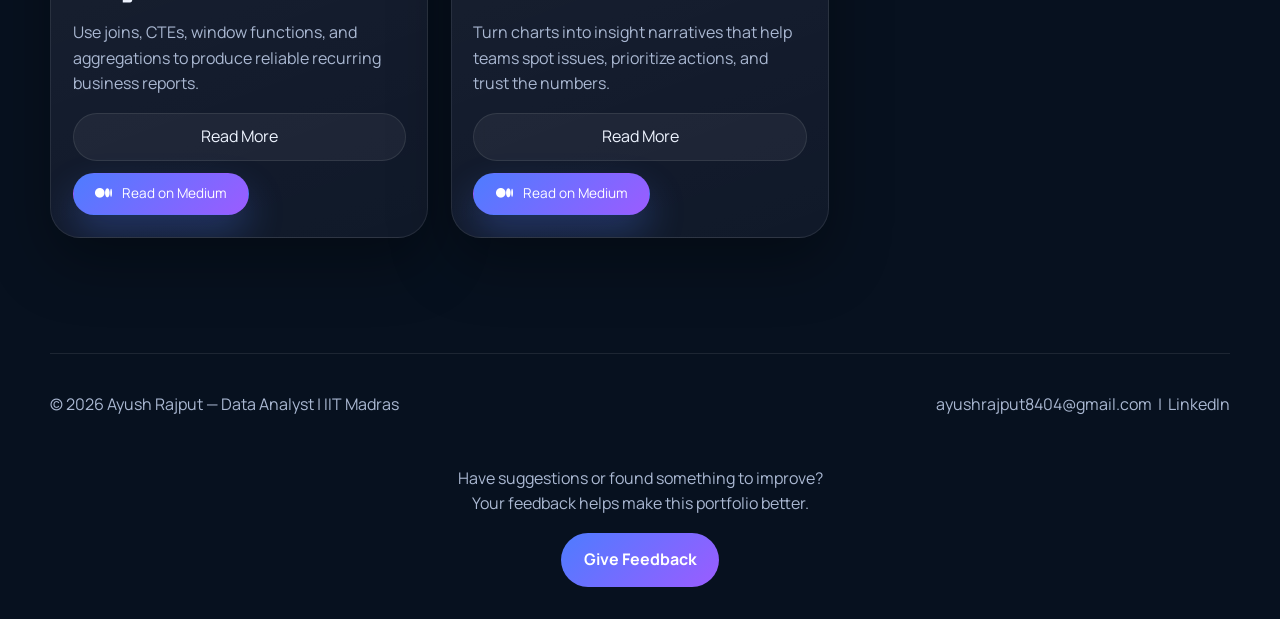
==== commit 2613ff78: "add Data Analyst blog with thumbnail, descriptions, and Medium integration" ====
--- a/blog.html
+++ b/blog.html
@@ -193,6 +193,25 @@
             </div>
           </div>
         </article>
+        
+         <article class="blog-card reveal" data-blog-card data-blog-category="Career">
+          <img src="B.C2.png" alt="Introduction to Data Analyst:Data Analyst Explained featuring business dashboards, KPI cards, SQL tables, Power BI reports, and analytics visualizations in a futuristic technology environment." class="blog-card-image">
+          <div class="blog-card-body">
+            <span class="blog-tag">Career</span>
+            <p style="font-size:0.78rem; color:var(--text-soft); margin:0 0 0.5rem;">June 9, 2026</p>
+            <h3>Data Analyst Explained: Turning Data Into Business Decisions (2026)</h3>
+            <p>Learn what a Data Analyst does, the tools they use, required skills, career roadmap, and how they transform raw data into valuable business insights.</p>
+            <div class="blog-more">
+              <p>Discover how Data Analysts clean data, perform analysis, build dashboards, and help businesses make smarter decisions. This beginner-friendly guide covers Excel, SQL, Python, Power BI, Tableau, essential skills, projects, and career growth opportunities.</p>
+            </div>
+            <div style="display:flex; gap:0.75rem; flex-wrap:wrap; margin-top:1rem;">
+              <button class="card-link blog-read-btn" type="button" data-blog-expand>Read More</button>
+              <a class="primary-btn" href="https://medium.com/@ayushrajput8404/data-analyst-explained-turning-data-into-business-decisions-2026-edd8cde17f8b" target="_blank" rel="noreferrer" style="min-height:42px; font-size:0.85rem;">
+                <i class="fa-brands fa-medium"></i> Read on Medium
+              </a>
+            </div>
+          </div>
+        </article>
 
         <article class="blog-card reveal" data-blog-card data-blog-category="python">
           <img src="assets/blog-python-placeholder.svg" alt="Python for Data Analysis" class="blog-card-image">
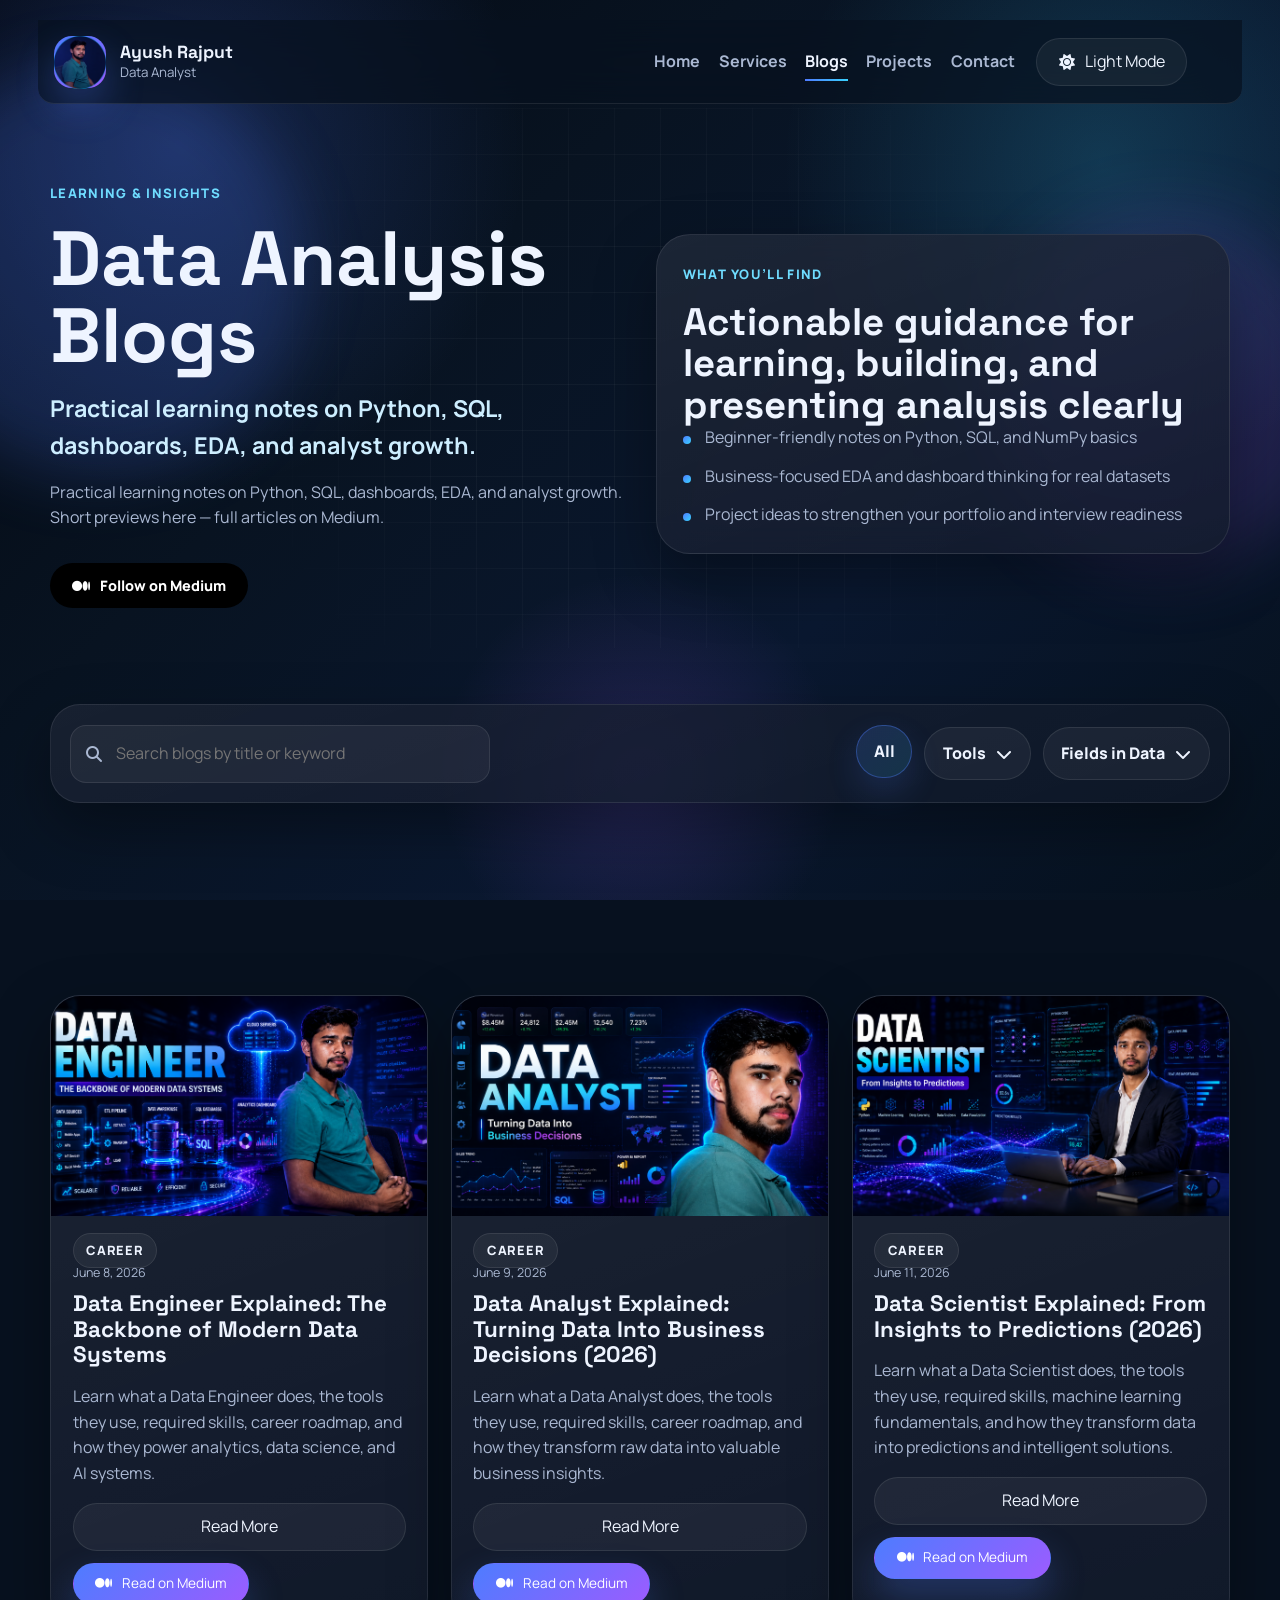
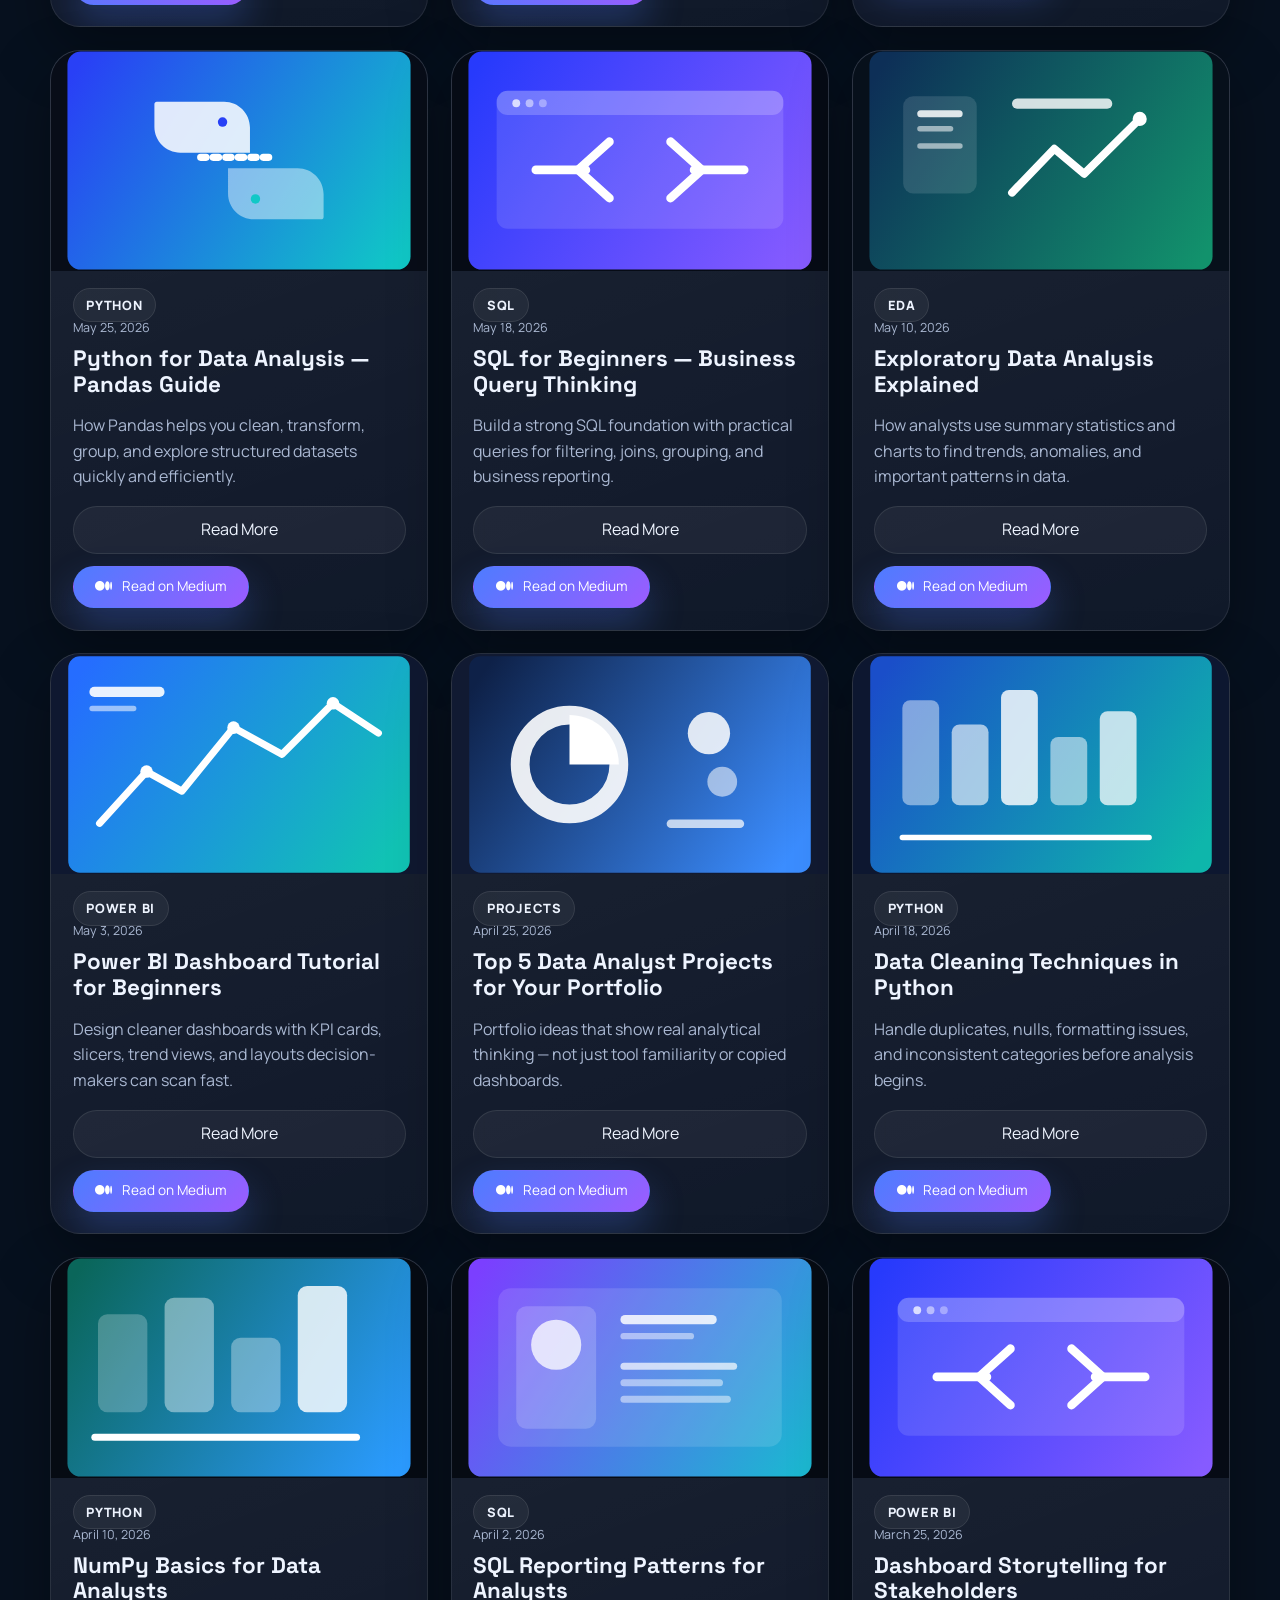
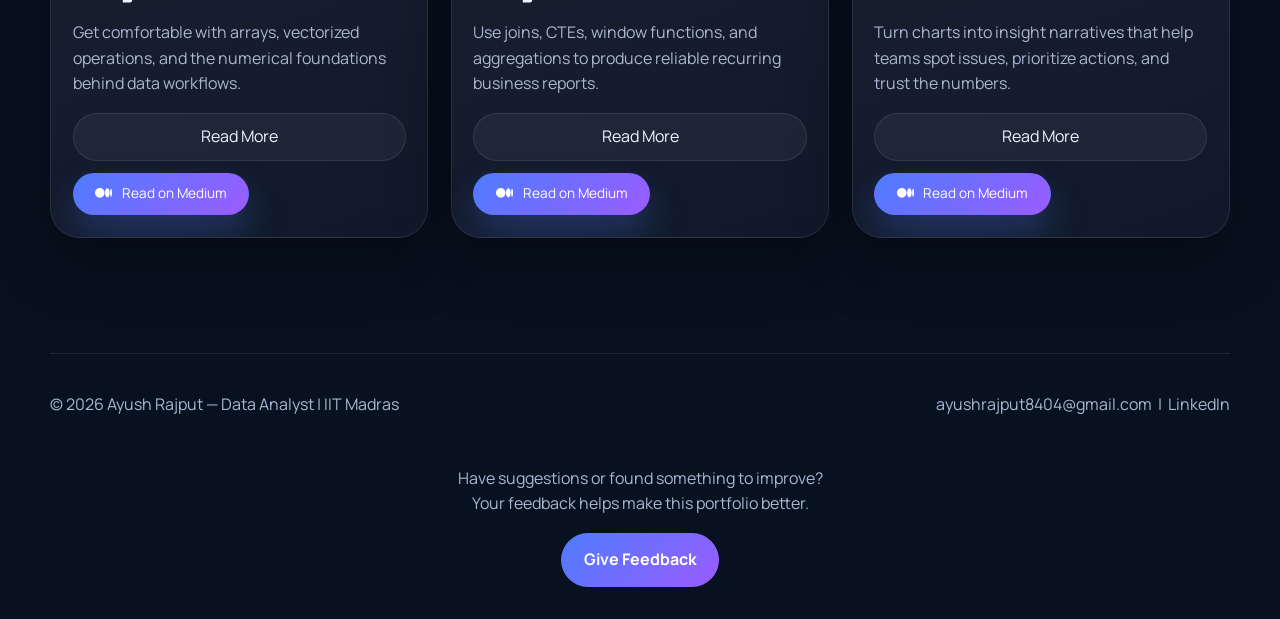
==== commit c07bd7b9: "added the new blog for data Science roll full explaining in the blog" ====
--- a/blog.html
+++ b/blog.html
@@ -213,6 +213,26 @@
           </div>
         </article>
 
+        <article class="blog-card reveal" data-blog-card data-blog-category="Career">
+          <img src="B.C3.png" alt="Data Scientist Explained featuring machine learning models, neural networks, Python analytics, and AI visualizations in a futuristic technology environment." class="blog-card-image">
+          <div class="blog-card-body">
+            <span class="blog-tag">Career</span>
+            <p style="font-size:0.78rem; color:var(--text-soft); margin:0 0 0.5rem;">June 11, 2026</p>
+            <h3>Data Scientist Explained: From Insights to Predictions (2026)</h3>
+            <p>Learn what a Data Scientist does, the tools they use, required skills, machine learning fundamentals, and how they transform data into predictions and intelligent solutions.</p>
+            <div class="blog-more">
+              <p>Discover how Data Scientists use statistics, Python, SQL, and machine learning to solve real-world problems. This beginner-friendly guide covers workflows, algorithms, projects, career growth, and the roadmap to becoming a Data Scientist.</p>
+            </div>
+            <div style="display:flex; gap:0.75rem; flex-wrap:wrap; margin-top:1rem;">
+              <button class="card-link blog-read-btn" type="button" data-blog-expand>Read More</button>
+              <a class="primary-btn" href="https://medium.com/@ayushrajput8404/data-scientist-explained-from-insights-to-predictions-2026-3b00fa3f7281" target="_blank" rel="noreferrer" style="min-height:42px; font-size:0.85rem;">
+                <i class="fa-brands fa-medium"></i> Read on Medium
+              </a>
+            </div>
+          </div>
+        </article>
+
+
         <article class="blog-card reveal" data-blog-card data-blog-category="python">
           <img src="assets/blog-python-placeholder.svg" alt="Python for Data Analysis" class="blog-card-image">
           <div class="blog-card-body">
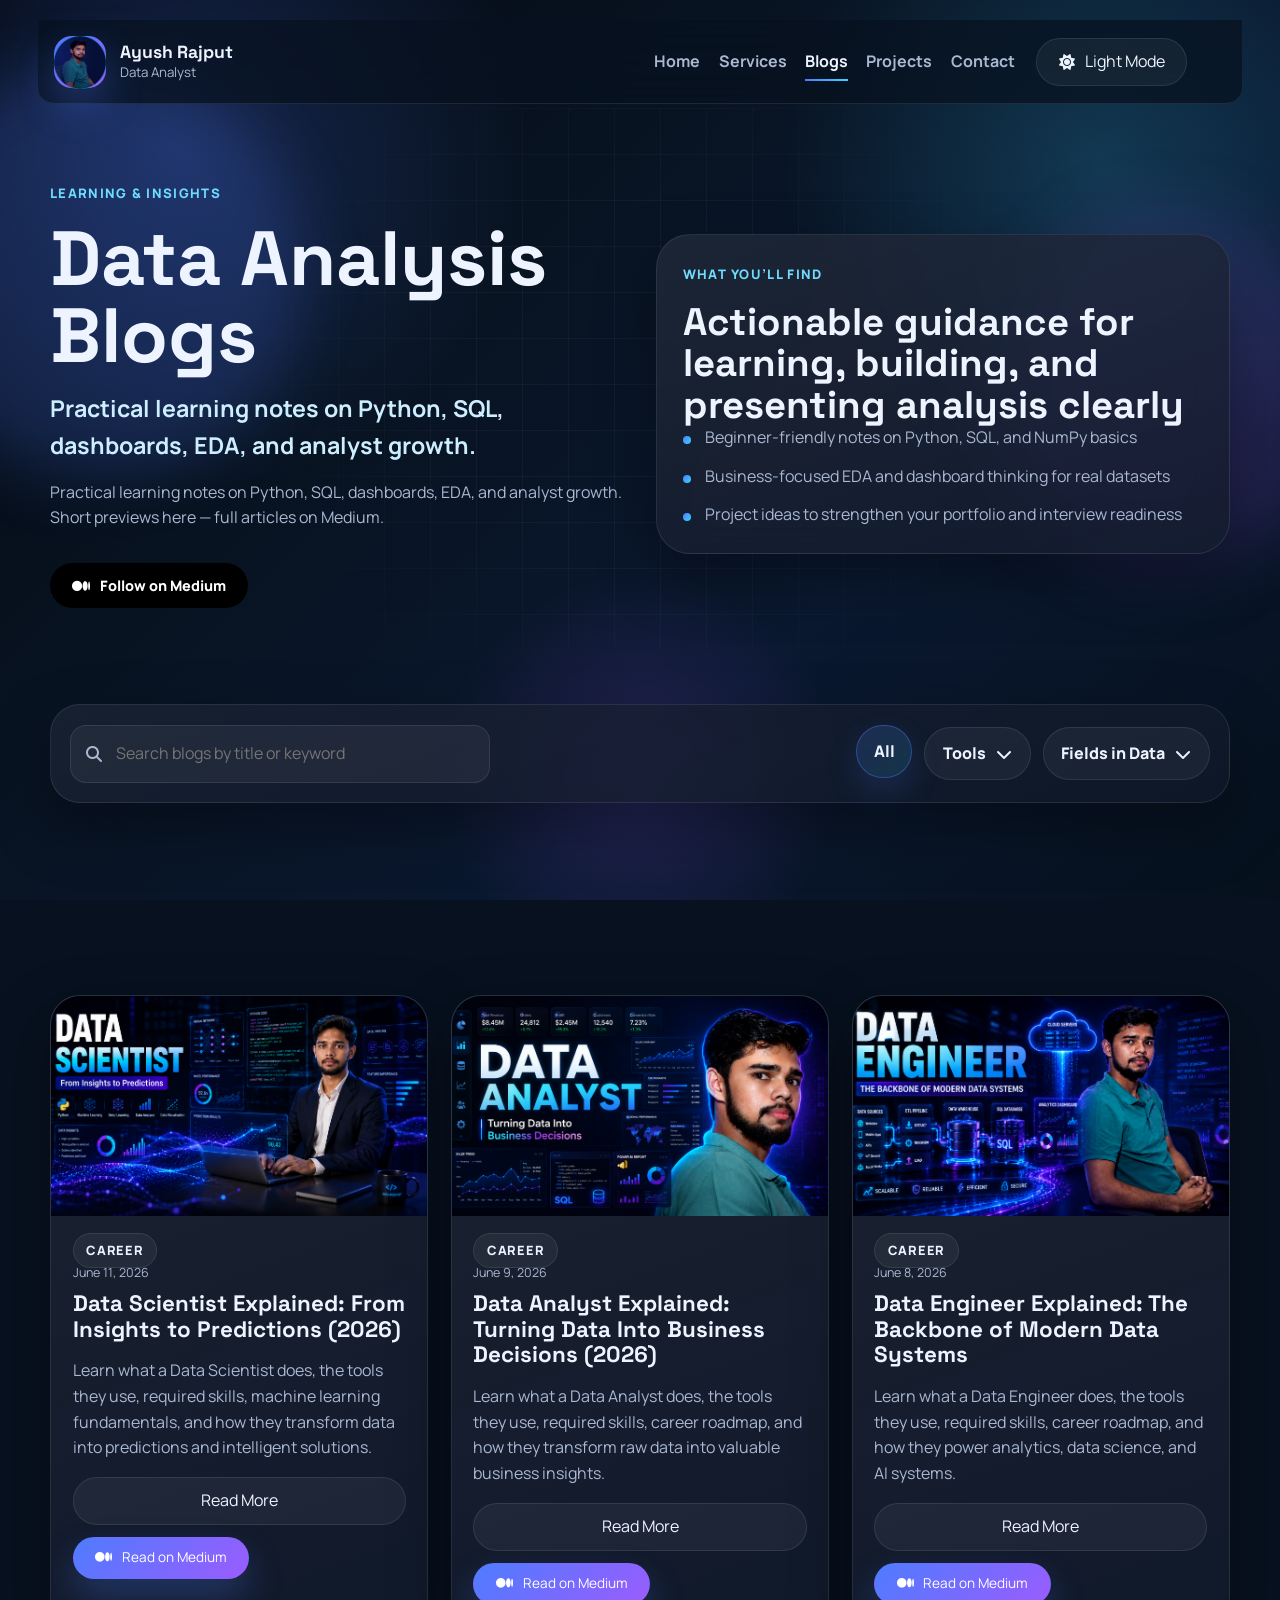
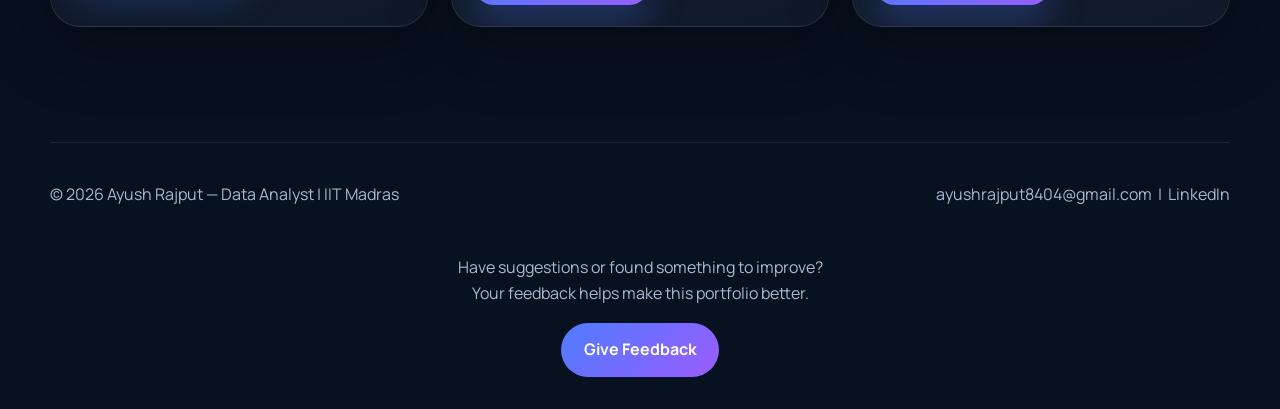
==== commit 3d21635e: "extra code delete  and rearrange the card, latest blog show on upper side" ====
--- a/blog.html
+++ b/blog.html
@@ -174,6 +174,43 @@
     <section class="blog-feed section">
       <div class="container">
         <div class="blog-grid">
+          <article class="blog-card reveal" data-blog-card data-blog-category="Career">
+          <img src="B.C3.png" alt="Data Scientist Explained featuring machine learning models, neural networks, Python analytics, and AI visualizations in a futuristic technology environment." class="blog-card-image">
+          <div class="blog-card-body">
+            <span class="blog-tag">Career</span>
+            <p style="font-size:0.78rem; color:var(--text-soft); margin:0 0 0.5rem;">June 11, 2026</p>
+            <h3>Data Scientist Explained: From Insights to Predictions (2026)</h3>
+            <p>Learn what a Data Scientist does, the tools they use, required skills, machine learning fundamentals, and how they transform data into predictions and intelligent solutions.</p>
+            <div class="blog-more">
+              <p>Discover how Data Scientists use statistics, Python, SQL, and machine learning to solve real-world problems. This beginner-friendly guide covers workflows, algorithms, projects, career growth, and the roadmap to becoming a Data Scientist.</p>
+            </div>
+            <div style="display:flex; gap:0.75rem; flex-wrap:wrap; margin-top:1rem;">
+              <button class="card-link blog-read-btn" type="button" data-blog-expand>Read More</button>
+              <a class="primary-btn" href="https://medium.com/@ayushrajput8404/data-scientist-explained-from-insights-to-predictions-2026-3b00fa3f7281" target="_blank" rel="noreferrer" style="min-height:42px; font-size:0.85rem;">
+                <i class="fa-brands fa-medium"></i> Read on Medium
+              </a>
+            </div>
+          </div>
+        </article>
+
+        <article class="blog-card reveal" data-blog-card data-blog-category="Career">
+          <img src="B.C2.png" alt="Introduction to Data Analyst:Data Analyst Explained featuring business dashboards, KPI cards, SQL tables, Power BI reports, and analytics visualizations in a futuristic technology environment." class="blog-card-image">
+          <div class="blog-card-body">
+            <span class="blog-tag">Career</span>
+            <p style="font-size:0.78rem; color:var(--text-soft); margin:0 0 0.5rem;">June 9, 2026</p>
+            <h3>Data Analyst Explained: Turning Data Into Business Decisions (2026)</h3>
+            <p>Learn what a Data Analyst does, the tools they use, required skills, career roadmap, and how they transform raw data into valuable business insights.</p>
+            <div class="blog-more">
+              <p>Discover how Data Analysts clean data, perform analysis, build dashboards, and help businesses make smarter decisions. This beginner-friendly guide covers Excel, SQL, Python, Power BI, Tableau, essential skills, projects, and career growth opportunities.</p>
+            </div>
+            <div style="display:flex; gap:0.75rem; flex-wrap:wrap; margin-top:1rem;">
+              <button class="card-link blog-read-btn" type="button" data-blog-expand>Read More</button>
+              <a class="primary-btn" href="https://medium.com/@ayushrajput8404/data-analyst-explained-turning-data-into-business-decisions-2026-edd8cde17f8b" target="_blank" rel="noreferrer" style="min-height:42px; font-size:0.85rem;">
+                <i class="fa-brands fa-medium"></i> Read on Medium
+              </a>
+            </div>
+          </div>
+        </article>
 
         <article class="blog-card reveal" data-blog-card data-blog-category="Career">
           <img src="B.C1.png" alt="Introduction to Data Engineering" class="blog-card-image">
@@ -194,215 +231,6 @@
           </div>
         </article>
         
-         <article class="blog-card reveal" data-blog-card data-blog-category="Career">
-          <img src="B.C2.png" alt="Introduction to Data Analyst:Data Analyst Explained featuring business dashboards, KPI cards, SQL tables, Power BI reports, and analytics visualizations in a futuristic technology environment." class="blog-card-image">
-          <div class="blog-card-body">
-            <span class="blog-tag">Career</span>
-            <p style="font-size:0.78rem; color:var(--text-soft); margin:0 0 0.5rem;">June 9, 2026</p>
-            <h3>Data Analyst Explained: Turning Data Into Business Decisions (2026)</h3>
-            <p>Learn what a Data Analyst does, the tools they use, required skills, career roadmap, and how they transform raw data into valuable business insights.</p>
-            <div class="blog-more">
-              <p>Discover how Data Analysts clean data, perform analysis, build dashboards, and help businesses make smarter decisions. This beginner-friendly guide covers Excel, SQL, Python, Power BI, Tableau, essential skills, projects, and career growth opportunities.</p>
-            </div>
-            <div style="display:flex; gap:0.75rem; flex-wrap:wrap; margin-top:1rem;">
-              <button class="card-link blog-read-btn" type="button" data-blog-expand>Read More</button>
-              <a class="primary-btn" href="https://medium.com/@ayushrajput8404/data-analyst-explained-turning-data-into-business-decisions-2026-edd8cde17f8b" target="_blank" rel="noreferrer" style="min-height:42px; font-size:0.85rem;">
-                <i class="fa-brands fa-medium"></i> Read on Medium
-              </a>
-            </div>
-          </div>
-        </article>
-
-        <article class="blog-card reveal" data-blog-card data-blog-category="Career">
-          <img src="B.C3.png" alt="Data Scientist Explained featuring machine learning models, neural networks, Python analytics, and AI visualizations in a futuristic technology environment." class="blog-card-image">
-          <div class="blog-card-body">
-            <span class="blog-tag">Career</span>
-            <p style="font-size:0.78rem; color:var(--text-soft); margin:0 0 0.5rem;">June 11, 2026</p>
-            <h3>Data Scientist Explained: From Insights to Predictions (2026)</h3>
-            <p>Learn what a Data Scientist does, the tools they use, required skills, machine learning fundamentals, and how they transform data into predictions and intelligent solutions.</p>
-            <div class="blog-more">
-              <p>Discover how Data Scientists use statistics, Python, SQL, and machine learning to solve real-world problems. This beginner-friendly guide covers workflows, algorithms, projects, career growth, and the roadmap to becoming a Data Scientist.</p>
-            </div>
-            <div style="display:flex; gap:0.75rem; flex-wrap:wrap; margin-top:1rem;">
-              <button class="card-link blog-read-btn" type="button" data-blog-expand>Read More</button>
-              <a class="primary-btn" href="https://medium.com/@ayushrajput8404/data-scientist-explained-from-insights-to-predictions-2026-3b00fa3f7281" target="_blank" rel="noreferrer" style="min-height:42px; font-size:0.85rem;">
-                <i class="fa-brands fa-medium"></i> Read on Medium
-              </a>
-            </div>
-          </div>
-        </article>
-
-
-        <article class="blog-card reveal" data-blog-card data-blog-category="python">
-          <img src="assets/blog-python-placeholder.svg" alt="Python for Data Analysis" class="blog-card-image">
-          <div class="blog-card-body">
-            <span class="blog-tag">Python</span>
-            <p style="font-size:0.78rem; color:var(--text-soft); margin:0 0 0.5rem;">May 25, 2026</p>
-            <h3>Python for Data Analysis — Pandas Guide</h3>
-            <p>How Pandas helps you clean, transform, group, and explore structured datasets quickly and efficiently.</p>
-            <div class="blog-more">
-              <p>Covers dataframes, filtering, missing value handling, groupby aggregation, and the habits that make notebook-based analysis more organized, reusable, and production-ready.</p>
-            </div>
-            <div style="display:flex; gap:0.75rem; flex-wrap:wrap; margin-top:1rem;">
-              <button class="card-link blog-read-btn" type="button" data-blog-expand>Read More</button>
-              <a class="primary-btn" href="https://medium.com/@ayushrajput8404/python-for-data-analysis-pandas-guide-2026-7b3f8c9a4d1a" target="_blank" rel="noreferrer" style="min-height:42px; font-size:0.85rem;">
-                <i class="fa-brands fa-medium"></i> Read on Medium
-              </a>
-            </div>
-          </div>
-        </article>
-
-        <article class="blog-card reveal" data-blog-card data-blog-category="sql">
-          <img src="assets/blog-web-placeholder.svg" alt="SQL for Beginners" class="blog-card-image">
-          <div class="blog-card-body">
-            <span class="blog-tag">SQL</span>
-            <p style="font-size:0.78rem; color:var(--text-soft); margin:0 0 0.5rem;">May 18, 2026</p>
-            <h3>SQL for Beginners — Business Query Thinking</h3>
-            <p>Build a strong SQL foundation with practical queries for filtering, joins, grouping, and business reporting.</p>
-            <div class="blog-more">
-              <p>Focuses on business-ready query thinking so you can answer real stakeholder questions — not just memorize syntax. Includes SELECT, WHERE, GROUP BY, JOINs, and CTEs with real examples.</p>
-            </div>
-            <div style="display:flex; gap:0.75rem; flex-wrap:wrap; margin-top:1rem;">
-              <button class="card-link blog-read-btn" type="button" data-blog-expand>Read More</button>
-              <a class="primary-btn" href="https://medium.com/@ayushrajput8404" target="_blank" rel="noreferrer" style="min-height:42px; font-size:0.85rem;">
-                <i class="fa-brands fa-medium"></i> Read on Medium
-              </a>
-            </div>
-          </div>
-        </article>
-
-        <article class="blog-card reveal" data-blog-card data-blog-category="eda">
-          <img src="assets/blog-career-placeholder.svg" alt="EDA Explained" class="blog-card-image">
-          <div class="blog-card-body">
-            <span class="blog-tag">EDA</span>
-            <p style="font-size:0.78rem; color:var(--text-soft); margin:0 0 0.5rem;">May 10, 2026</p>
-            <h3>Exploratory Data Analysis Explained</h3>
-            <p>How analysts use summary statistics and charts to find trends, anomalies, and important patterns in data.</p>
-            <div class="blog-more">
-              <p>Explains the full EDA process — from first-look exploration using describe() and value_counts(), to insight generation using Matplotlib and Seaborn visualizations. Avoid misleading conclusions from noisy data.</p>
-            </div>
-            <div style="display:flex; gap:0.75rem; flex-wrap:wrap; margin-top:1rem;">
-              <button class="card-link blog-read-btn" type="button" data-blog-expand>Read More</button>
-              <a class="primary-btn" href="https://medium.com/@ayushrajput8404" target="_blank" rel="noreferrer" style="min-height:42px; font-size:0.85rem;">
-                <i class="fa-brands fa-medium"></i> Read on Medium
-              </a>
-            </div>
-          </div>
-        </article>
-
-        <article class="blog-card reveal" data-blog-card data-blog-category="power-bi">
-          <img src="assets/project-sales.svg" alt="Power BI Dashboard Tutorial" class="blog-card-image">
-          <div class="blog-card-body">
-            <span class="blog-tag">Power BI</span>
-            <p style="font-size:0.78rem; color:var(--text-soft); margin:0 0 0.5rem;">May 3, 2026</p>
-            <h3>Power BI Dashboard Tutorial for Beginners</h3>
-            <p>Design cleaner dashboards with KPI cards, slicers, trend views, and layouts decision-makers can scan fast.</p>
-            <div class="blog-more">
-              <p>Covers Power BI Desktop setup, data import, relationship modeling, DAX basics, and dashboard planning. Learn how to prioritize clarity over decoration when building reports that actually get used.</p>
-            </div>
-            <div style="display:flex; gap:0.75rem; flex-wrap:wrap; margin-top:1rem;">
-              <button class="card-link blog-read-btn" type="button" data-blog-expand>Read More</button>
-              <a class="primary-btn" href="https://medium.com/@ayushrajput8404" target="_blank" rel="noreferrer" style="min-height:42px; font-size:0.85rem;">
-                <i class="fa-brands fa-medium"></i> Read on Medium
-              </a>
-            </div>
-          </div>
-        </article>
-
-        <article class="blog-card reveal" data-blog-card data-blog-category="Data Engineering">
-          <img src="assets/project-customer.svg" alt="Top Data Analyst Projects" class="blog-card-image">
-          <div class="blog-card-body">
-            <span class="blog-tag">Projects</span>
-            <p style="font-size:0.78rem; color:var(--text-soft); margin:0 0 0.5rem;">April 25, 2026</p>
-            <h3>Top 5 Data Analyst Projects for Your Portfolio</h3>
-            <p>Portfolio ideas that show real analytical thinking — not just tool familiarity or copied dashboards.</p>
-            <div class="blog-more">
-              <p>From customer segmentation to sales dashboards — each project idea includes dataset source, tools to use, and how to present problem, method, and outcome clearly for recruiters and clients.</p>
-            </div>
-            <div style="display:flex; gap:0.75rem; flex-wrap:wrap; margin-top:1rem;">
-              <button class="card-link blog-read-btn" type="button" data-blog-expand>Read More</button>
-              <a class="primary-btn" href="https://medium.com/@ayushrajput8404" target="_blank" rel="noreferrer" style="min-height:42px; font-size:0.85rem;">
-                <i class="fa-brands fa-medium"></i> Read on Medium
-              </a>
-            </div>
-          </div>
-        </article>
-
-        <article class="blog-card reveal" data-blog-card data-blog-category="python">
-          <img src="assets/project-operations.svg" alt="Data Cleaning Techniques" class="blog-card-image">
-          <div class="blog-card-body">
-            <span class="blog-tag">Python</span>
-            <p style="font-size:0.78rem; color:var(--text-soft); margin:0 0 0.5rem;">April 18, 2026</p>
-            <h3>Data Cleaning Techniques in Python</h3>
-            <p>Handle duplicates, nulls, formatting issues, and inconsistent categories before analysis begins.</p>
-            <div class="blog-more">
-              <p>Practical cleaning patterns using Pandas — dropna(), fillna(), str.strip(), replace(), and dtype conversion. These habits save hours later and make your dashboards and reports far more reliable and trusted.</p>
-            </div>
-            <div style="display:flex; gap:0.75rem; flex-wrap:wrap; margin-top:1rem;">
-              <button class="card-link blog-read-btn" type="button" data-blog-expand>Read More</button>
-              <a class="primary-btn" href="https://medium.com/@ayushrajput8404" target="_blank" rel="noreferrer" style="min-height:42px; font-size:0.85rem;">
-                <i class="fa-brands fa-medium"></i> Read on Medium
-              </a>
-            </div>
-          </div>
-        </article>
-
-        <article class="blog-card reveal" data-blog-card data-blog-category="python">
-          <img src="assets/blog-saas-placeholder.svg" alt="NumPy Basics" class="blog-card-image">
-          <div class="blog-card-body">
-            <span class="blog-tag">Python</span>
-            <p style="font-size:0.78rem; color:var(--text-soft); margin:0 0 0.5rem;">April 10, 2026</p>
-            <h3>NumPy Basics for Data Analysts</h3>
-            <p>Get comfortable with arrays, vectorized operations, and the numerical foundations behind data workflows.</p>
-            <div class="blog-more">
-              <p>Covers ndarray creation, indexing, slicing, broadcasting, and common statistical functions. Especially useful for analysts who want to understand performance-friendly data handling beyond spreadsheet logic.</p>
-            </div>
-            <div style="display:flex; gap:0.75rem; flex-wrap:wrap; margin-top:1rem;">
-              <button class="card-link blog-read-btn" type="button" data-blog-expand>Read More</button>
-              <a class="primary-btn" href="https://medium.com/@ayushrajput8404" target="_blank" rel="noreferrer" style="min-height:42px; font-size:0.85rem;">
-                <i class="fa-brands fa-medium"></i> Read on Medium
-              </a>
-            </div>
-          </div>
-        </article>
-
-        <article class="blog-card reveal" data-blog-card data-blog-category="sql">
-          <img src="assets/blog-portfolio-placeholder.svg" alt="SQL Reporting Patterns" class="blog-card-image">
-          <div class="blog-card-body">
-            <span class="blog-tag">SQL</span>
-            <p style="font-size:0.78rem; color:var(--text-soft); margin:0 0 0.5rem;">April 2, 2026</p>
-            <h3>SQL Reporting Patterns for Analysts</h3>
-            <p>Use joins, CTEs, window functions, and aggregations to produce reliable recurring business reports.</p>
-            <div class="blog-more">
-              <p>Patterns analysts actually use — weekly summaries, running totals, rank-based filtering, and date-based segmentation. Build SQL habits that make you faster and more trusted in any data team.</p>
-            </div>
-            <div style="display:flex; gap:0.75rem; flex-wrap:wrap; margin-top:1rem;">
-              <button class="card-link blog-read-btn" type="button" data-blog-expand>Read More</button>
-              <a class="primary-btn" href="https://medium.com/@ayushrajput8404" target="_blank" rel="noreferrer" style="min-height:42px; font-size:0.85rem;">
-                <i class="fa-brands fa-medium"></i> Read on Medium
-              </a>
-            </div>
-          </div>
-        </article>
-
-        <article class="blog-card reveal" data-blog-card data-blog-category="power-bi">
-          <img src="assets/blog-web-placeholder.svg" alt="Dashboard Storytelling" class="blog-card-image">
-          <div class="blog-card-body">
-            <span class="blog-tag">Power BI</span>
-            <p style="font-size:0.78rem; color:var(--text-soft); margin:0 0 0.5rem;">March 25, 2026</p>
-            <h3>Dashboard Storytelling for Stakeholders</h3>
-            <p>Turn charts into insight narratives that help teams spot issues, prioritize actions, and trust the numbers.</p>
-            <div class="blog-more">
-              <p>Learn how visual hierarchy, annotations, and layout choices make even complex dashboards easier to use in meetings. Includes real Power BI layout tips for executive-level reporting and weekly reviews.</p>
-            </div>
-            <div style="display:flex; gap:0.75rem; flex-wrap:wrap; margin-top:1rem;">
-              <button class="card-link blog-read-btn" type="button" data-blog-expand>Read More</button>
-              <a class="primary-btn" href="https://medium.com/@ayushrajput8404" target="_blank" rel="noreferrer" style="min-height:42px; font-size:0.85rem;">
-                <i class="fa-brands fa-medium"></i> Read on Medium
-              </a>
-            </div>
-          </div>
-        </article>
 
       </div>
 
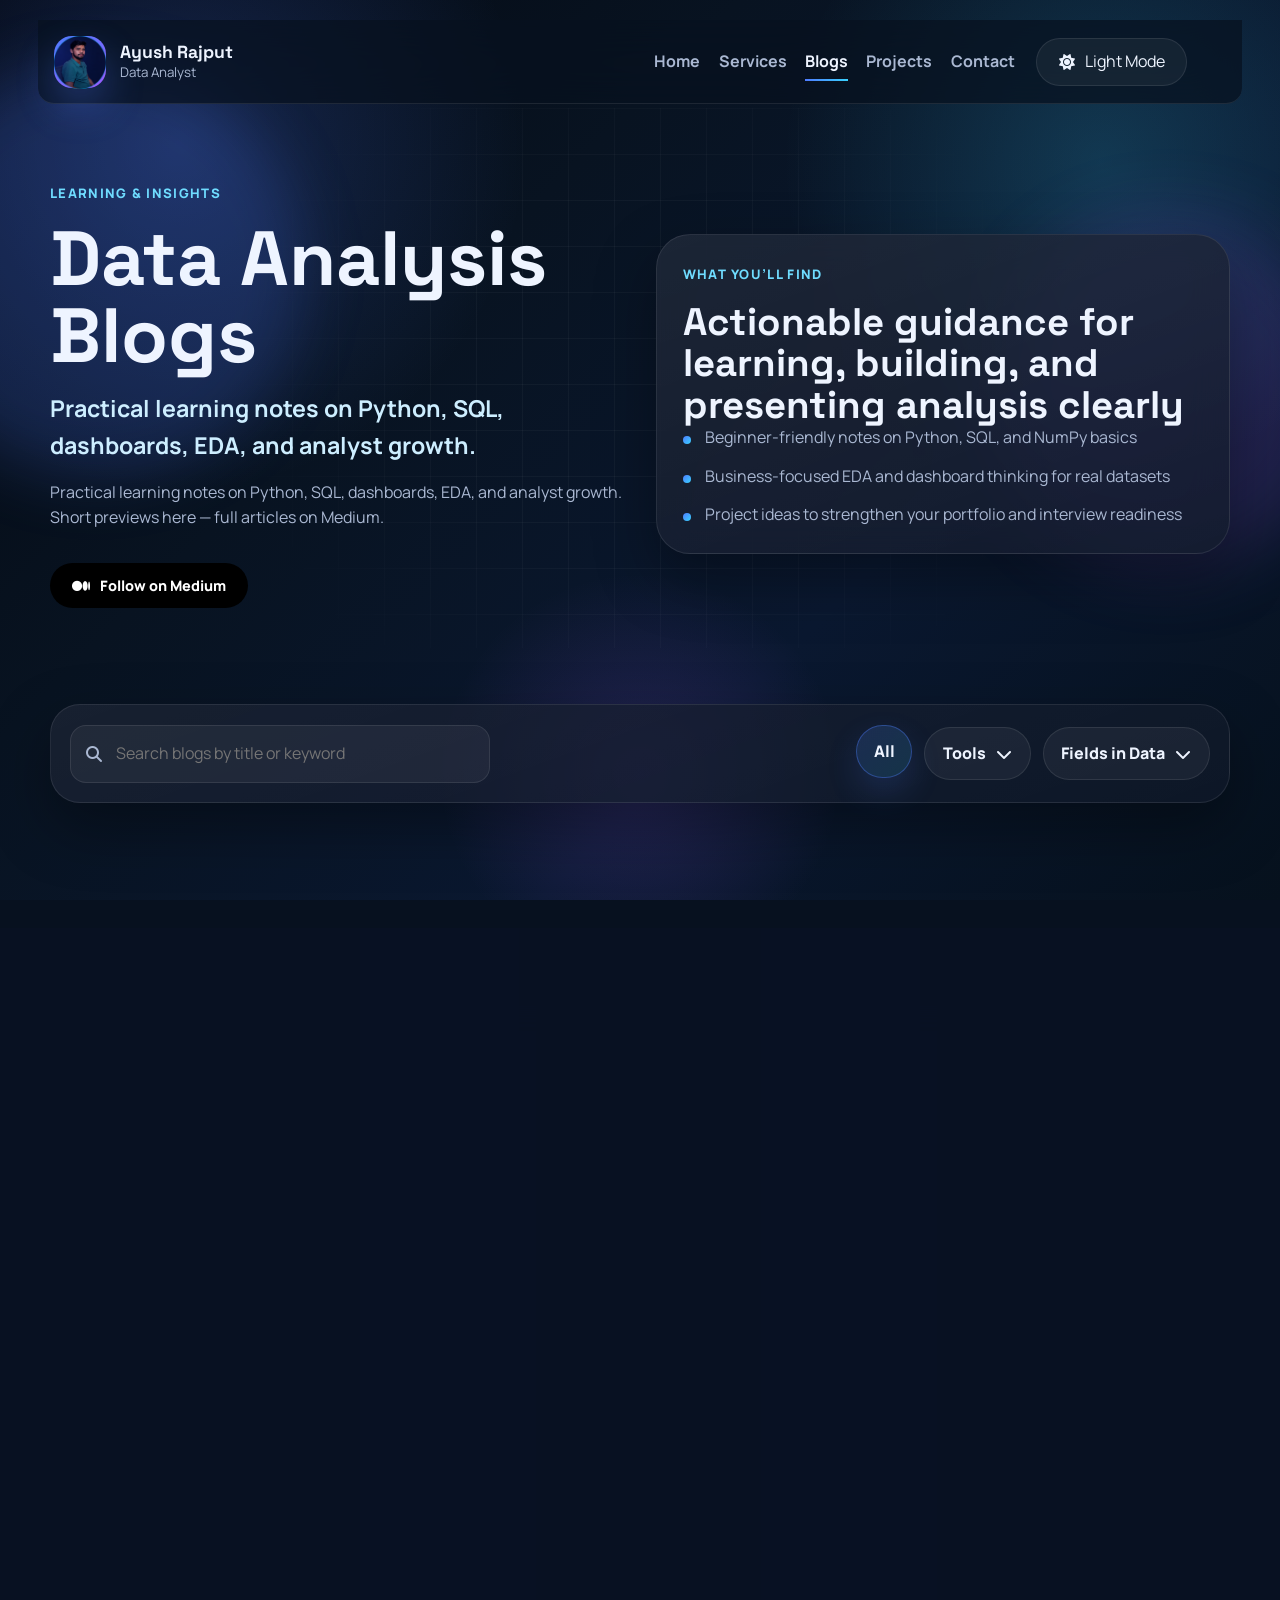
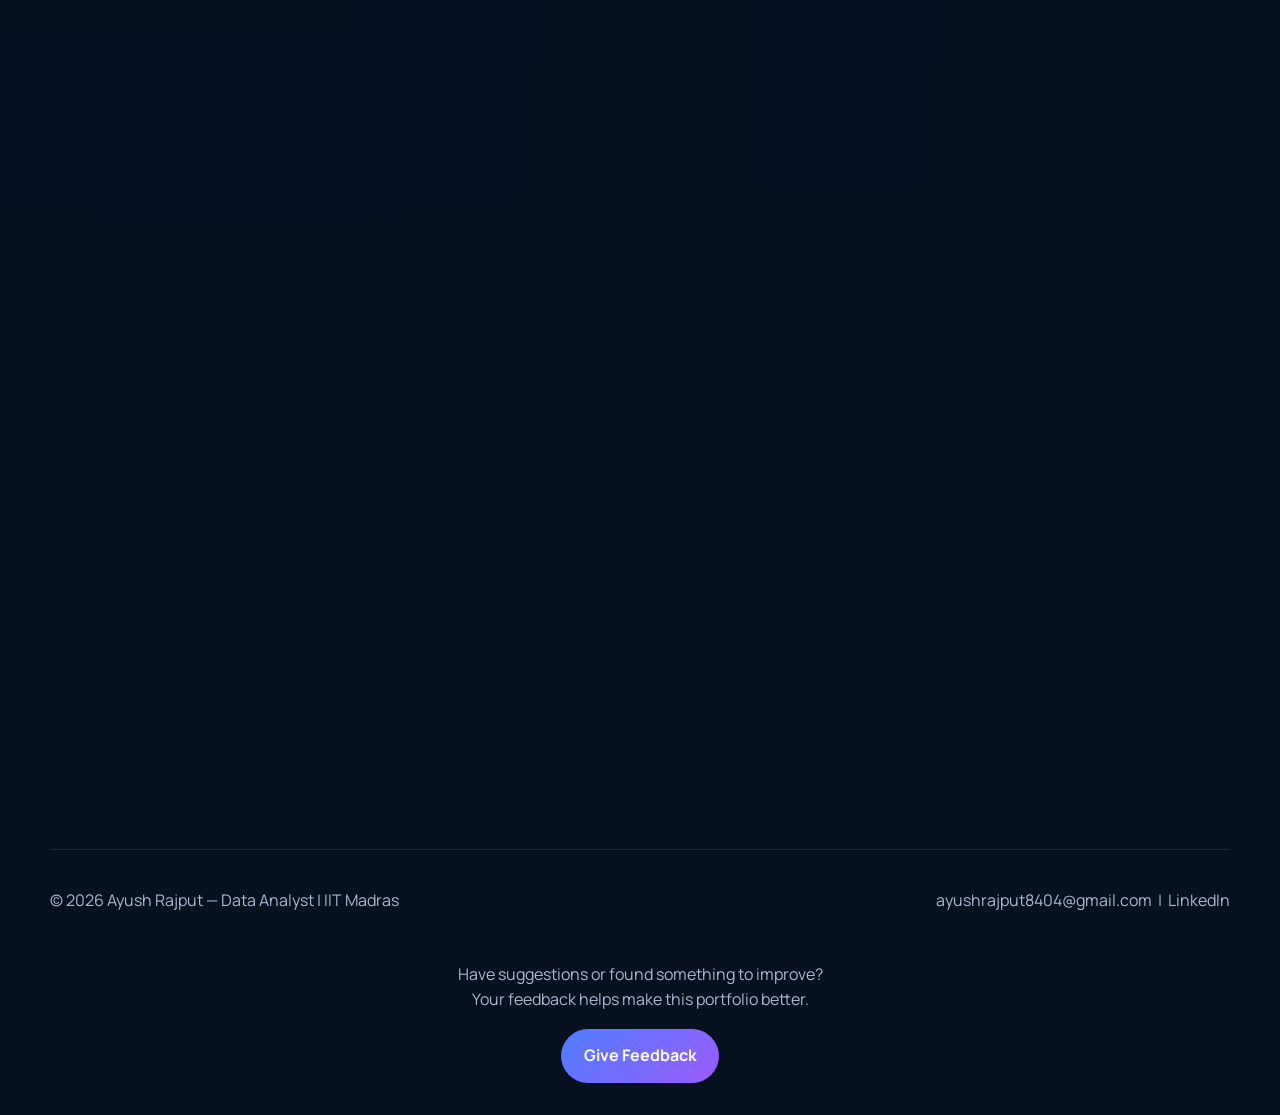
==== commit c0c98b5c: "Added AI-powered customer churn blog post and thumbnail" ====
--- a/blog.html
+++ b/blog.html
@@ -158,6 +158,7 @@
               </button>
 
               <div class="dropdown-menu">
+                <button data-blog-filter="PROJECTS">Projects</button>
                 <button data-blog-filter="Career">Career</button>
                <button data-blog-filter="Data Engineering">Data Engineering </button>
                <button data-blog-filter="EDA">EDA</button>
@@ -174,6 +175,41 @@
     <section class="blog-feed section">
       <div class="container">
         <div class="blog-grid">
+
+          <article class="blog-card reveal" data-blog-card data-blog-category="Projects">
+            <img src="B.C4.png" alt="AI-Powered Customer Churn Analysis article thumbnail featuring SQL, Python, Machine Learning, Tableau dashboards, and customer analytics visualizations." class="blog-card-image">
+            <div class="blog-card-body">
+              <span class="blog-tag">Projects</span>
+              <p style="font-size:0.78rem; color:var(--text-soft); margin:0 0 0.5rem;">June 17, 2026</p>
+
+              <h3>How I Built an AI-Powered Customer Churn Analysis Project Using SQL, Python, Machine Learning & Tableau</h3>
+
+              <p>
+                Explore how I built an end-to-end customer churn analysis project using SQL, Python, Machine Learning, and Tableau to uncover customer behavior and generate business insights.
+              </p>
+
+              <div class="blog-more">
+                <p>
+                  This article covers the complete workflow including data cleaning, exploratory data analysis, Logistic Regression modeling, Tableau dashboard creation, key findings, and business recommendations. Learn how customer churn patterns can be transformed into actionable insights using data analytics.
+                </p>
+              </div>
+
+              <div style="display:flex; gap:0.75rem; flex-wrap:wrap; margin-top:1rem;">
+                <button class="card-link blog-read-btn" type="button" data-blog-expand>
+                  Read More
+                </button>
+
+                <a class="primary-btn"
+                  href="https://medium.com/@ayushrajput8404/how-i-built-an-ai-powered-customer-churn-analysis-project-using-sql-python-machine-learning-and-a46989da4063"
+                  target="_blank"
+                  rel="noreferrer"
+                  style="min-height:42px; font-size:0.85rem;">
+                  <i class="fa-brands fa-medium"></i> Read on Medium
+                </a>
+              </div>
+            </div>
+          </article>
+
           <article class="blog-card reveal" data-blog-card data-blog-category="Career">
           <img src="B.C3.png" alt="Data Scientist Explained featuring machine learning models, neural networks, Python analytics, and AI visualizations in a futuristic technology environment." class="blog-card-image">
           <div class="blog-card-body">
--- a/style.css
+++ b/style.css
@@ -1576,4 +1576,118 @@
 
 .footer-feedback-btn:hover {
   transform: translateY(-2px);
+}
+
+
+/* Select Dropdown Fix */
+.form-field select {
+  background: var(--bg-soft, #0b1628) !important;
+  color: var(--text) !important;
+  border: 1px solid var(--accent) !important;
+  cursor: pointer;
+}
+
+.form-field select option {
+  background: #0b1628 !important;
+  color: #eef4ff !important;
+  padding: 0.5rem;
+}
+
+/* Testimonials Carousel */
+.testimonials-carousel-wrap {
+  position: relative;
+  width: 100%;
+  overflow: hidden;
+}
+
+.testimonials-grid {
+  display: flex !important;
+  gap: 1.4rem;
+  transition: transform 0.5s ease;
+  cursor: grab;
+  will-change: transform;
+}
+
+.testimonials-grid:active {
+  cursor: grabbing;
+}
+
+.testimonials-grid .testimonial-card {
+  min-width: 320px;
+  max-width: 320px;
+  flex-shrink: 0;
+}
+
+/* Arrows */
+.carousel-arrow {
+  position: absolute;
+  top: 50%;
+  transform: translateY(-50%);
+  z-index: 10;
+  width: 44px;
+  height: 44px;
+  border-radius: 50%;
+  border: 1px solid var(--line);
+  background: var(--surface);
+  color: var(--text);
+  display: flex;
+  align-items: center;
+  justify-content: center;
+  cursor: pointer;
+  opacity: 0;
+  transition: opacity 0.3s ease, transform 0.3s ease;
+  backdrop-filter: blur(10px);
+  font-size: 1rem;
+}
+
+.testimonials-carousel-wrap:hover .carousel-arrow {
+  opacity: 1;
+}
+
+.carousel-arrow:hover {
+  background: var(--accent) !important;
+  color: #fff !important;
+  border-color: var(--accent) !important;
+}
+
+.carousel-arrow-left {
+  left: 0.5rem;
+}
+
+.carousel-arrow-right {
+  right: 0.5rem;
+}
+
+/* Testimonial Read More */
+.testimonial-body {
+  position: relative;
+}
+
+.testimonial-body p {
+  display: -webkit-box;
+  -webkit-line-clamp: 3;
+  -webkit-box-orient: vertical;
+  overflow: hidden;
+  transition: all 0.3s ease;
+}
+
+.testimonial-body.is-expanded p {
+  -webkit-line-clamp: unset;
+  overflow: visible;
+}
+
+.testimonial-read-more {
+  display: none;
+  background: none;
+  border: none;
+  color: var(--accent);
+  font-weight: 800;
+  font-size: 0.85rem;
+  cursor: pointer;
+  padding: 0.3rem 0;
+  margin-top: 0.3rem;
+}
+
+.testimonial-read-more.visible {
+  display: inline-block;
 }
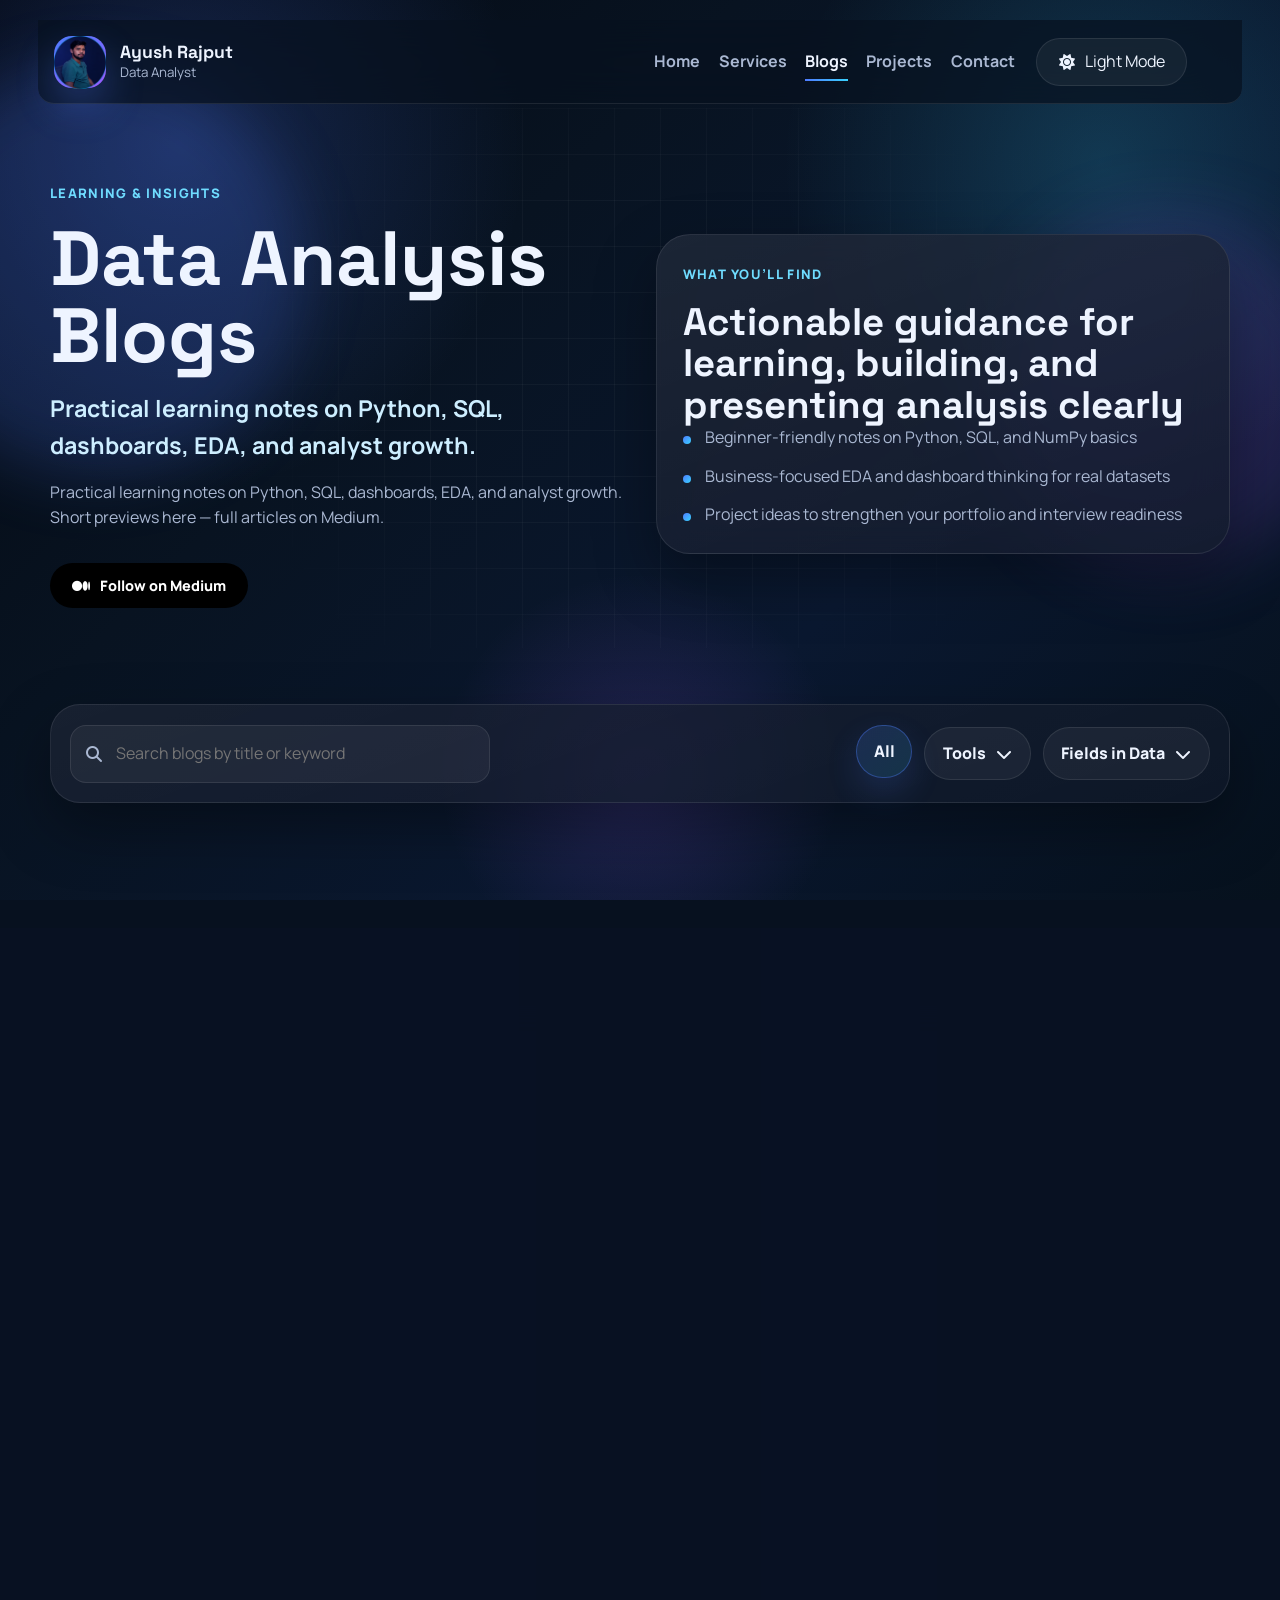
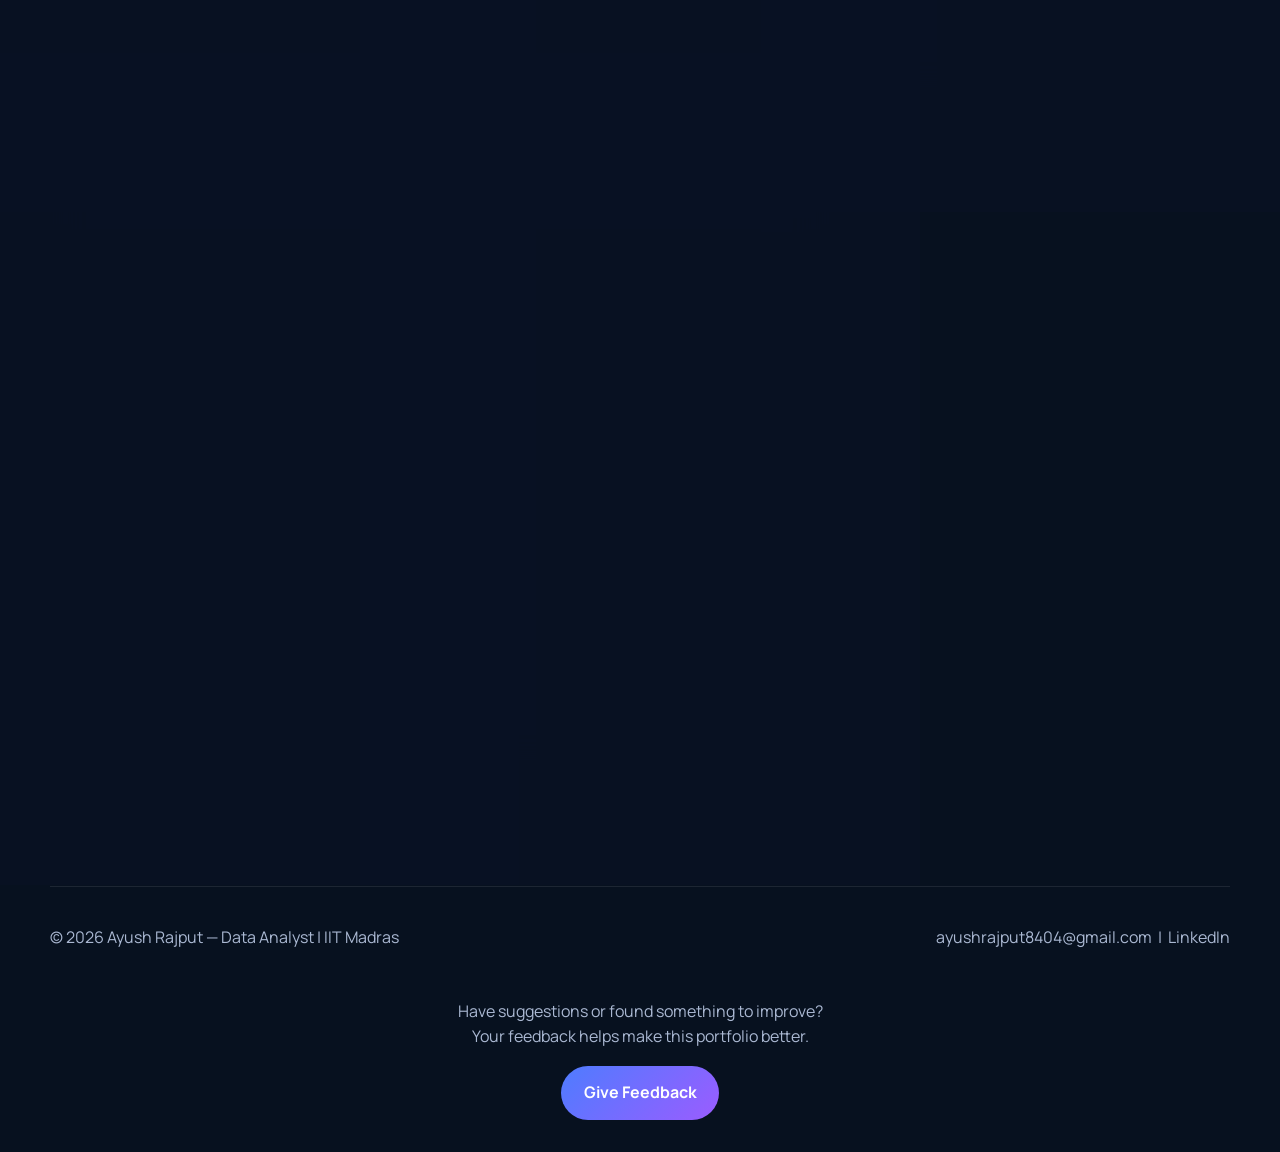
==== commit e999a3b0: "Add AI Recruiter Agent blog card with Medium article integration" ====
--- a/blog.html
+++ b/blog.html
@@ -177,6 +177,48 @@
         <div class="blog-grid">
 
           <article class="blog-card reveal" data-blog-card data-blog-category="Projects">
+            <img src="B.C5.png" 
+                alt="AI Recruiter Agent article thumbnail featuring FastAPI, React, Python, candidate ranking, resume matching, explainable AI, and hiring recommendation dashboard." 
+                class="blog-card-image">
+
+            <div class="blog-card-body">
+              <span class="blog-tag">AI Projects</span>
+
+              <p style="font-size:0.78rem; color:var(--text-soft); margin:0 0 0.5rem;">
+                June 20, 2026
+              </p>
+
+              <h3>
+                How I Built an AI Recruiter Agent: From Hackathon Problem to Full-Stack AI Product
+              </h3>
+
+              <p>
+                Discover how I transformed a candidate ranking hackathon problem into a live AI-powered recruitment platform using FastAPI, React.js, Python, and Explainable AI.
+              </p>
+
+              <div class="blog-more">
+                <p>
+                  This article explains my complete project journey — from understanding the hackathon problem, building a candidate ranking engine, creating a FastAPI backend, designing a React frontend, adding resume-job matching, explainable AI insights, interview question generation, hiring recommendations, and finally deploying the full-stack application live on Render.
+                </p>
+              </div>
+
+              <div style="display:flex; gap:0.75rem; flex-wrap:wrap; margin-top:1rem;">
+                <button class="card-link blog-read-btn" type="button" data-blog-expand>
+                  Read More
+                </button>
+
+                <a class="primary-btn"
+                  href="https://medium.com/@ayushrajput8404/how-i-built-an-ai-recruiter-agent-from-hackathon-problem-to-full-stack-ai-product-e8feb9281cf2"
+                  target="_blank"
+                  rel="noreferrer"
+                  style="min-height:42px; font-size:0.85rem;">
+                  <i class="fa-brands fa-medium"></i> Read on Medium
+                </a>
+              </div>
+            </div>
+          </article>
+
+          <article class="blog-card reveal" data-blog-card data-blog-category="Projects">
             <img src="B.C4.png" alt="AI-Powered Customer Churn Analysis article thumbnail featuring SQL, Python, Machine Learning, Tableau dashboards, and customer analytics visualizations." class="blog-card-image">
             <div class="blog-card-body">
               <span class="blog-tag">Projects</span>
--- a/style.css
+++ b/style.css
@@ -1666,6 +1666,7 @@
 .testimonial-body p {
   display: -webkit-box;
   -webkit-line-clamp: 3;
+  line-clamp: 3;
   -webkit-box-orient: vertical;
   overflow: hidden;
   transition: all 0.3s ease;
@@ -1673,6 +1674,7 @@
 
 .testimonial-body.is-expanded p {
   -webkit-line-clamp: unset;
+  line-clamp: unset;
   overflow: visible;
 }
 
@@ -1690,4 +1692,75 @@
 
 .testimonial-read-more.visible {
   display: inline-block;
+}
+
+.project-buttons{
+  display:flex;
+  flex-wrap:wrap;
+  gap:12px;
+  margin-top:15px;
+}
+
+.project-buttons .card-link{
+  text-align:center;
+}
+
+/* Third button ko next line me bhejne ke liye */
+.project-buttons .card-link:last-child{
+  width:100%;
+  margin-top:8px;
+}
+/* View Code */
+.project-buttons .card-link:nth-child(1){
+  background: linear-gradient(135deg,#2563eb,#6e7b9d);
+  border: 1px solid #3b82f6;
+}
+
+/* Live Demo */
+.project-buttons .card-link:nth-child(2){
+  background: linear-gradient(135deg,#0891b2,#06b6d4);
+  border: 1px solid #527250;
+}
+
+/* Read Case Study */
+.project-buttons .card-link:nth-child(3){
+  background: linear-gradient(135deg,#7c3aed,#9333ea);
+  border: 1px solid #a855f7;
+}
+.project-buttons .card-link:last-child{
+  width:100%;
+  margin-top:15px;
+}
+
+.card-link{
+  display:inline-block;
+  margin-top:15px;
+  padding:12px 22px;
+  border-radius:30px;
+  text-decoration:none;
+  font-weight:600;
+  color:#fff;
+
+  background:linear-gradient(
+    135deg,
+    #2563eb,
+    #06b6d4
+  );
+
+  border:1px solid rgba(255,255,255,0.15);
+
+  transition:all 0.3s ease;
+}
+
+.card-link:hover{
+  transform:translateY(-3px);
+
+  box-shadow:
+    0 10px 25px rgba(37,99,235,.35);
+
+  background:linear-gradient(
+    135deg,
+    #1d4ed8,
+    #0891b2
+  );
 }
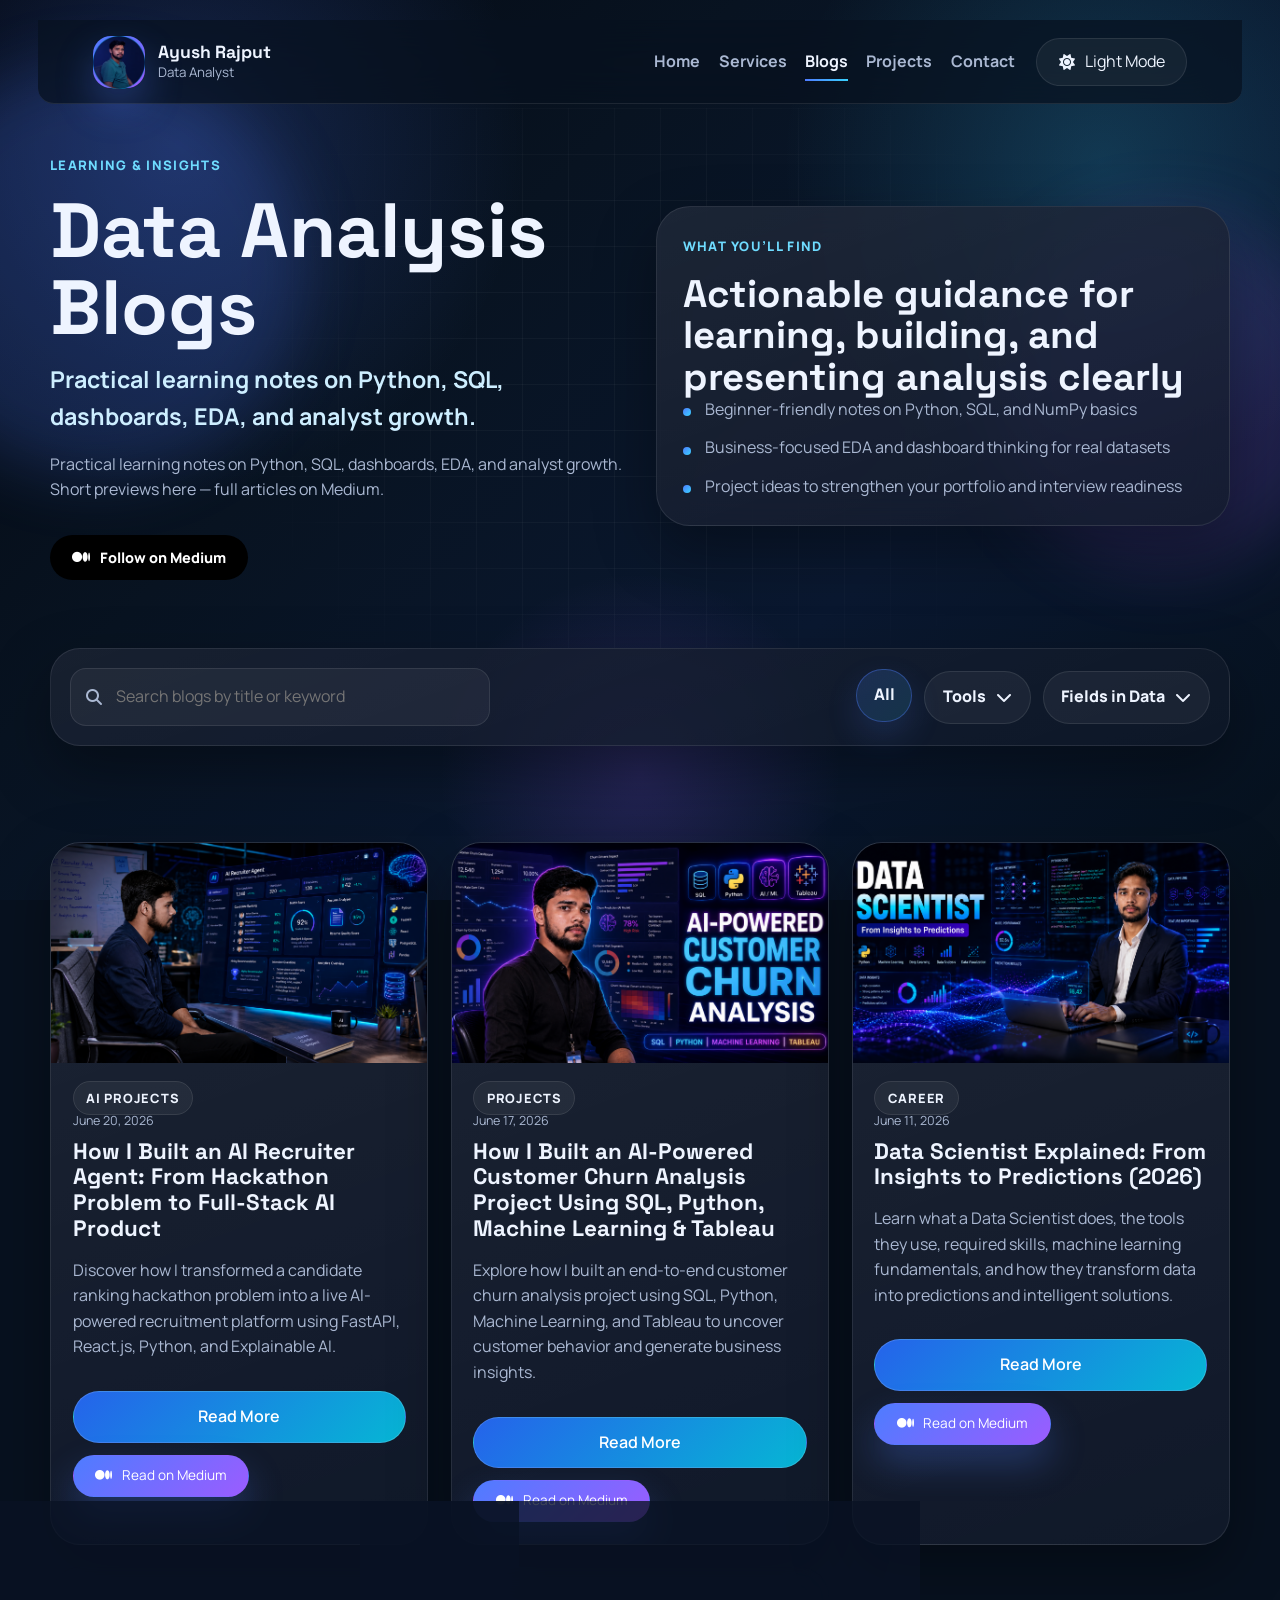
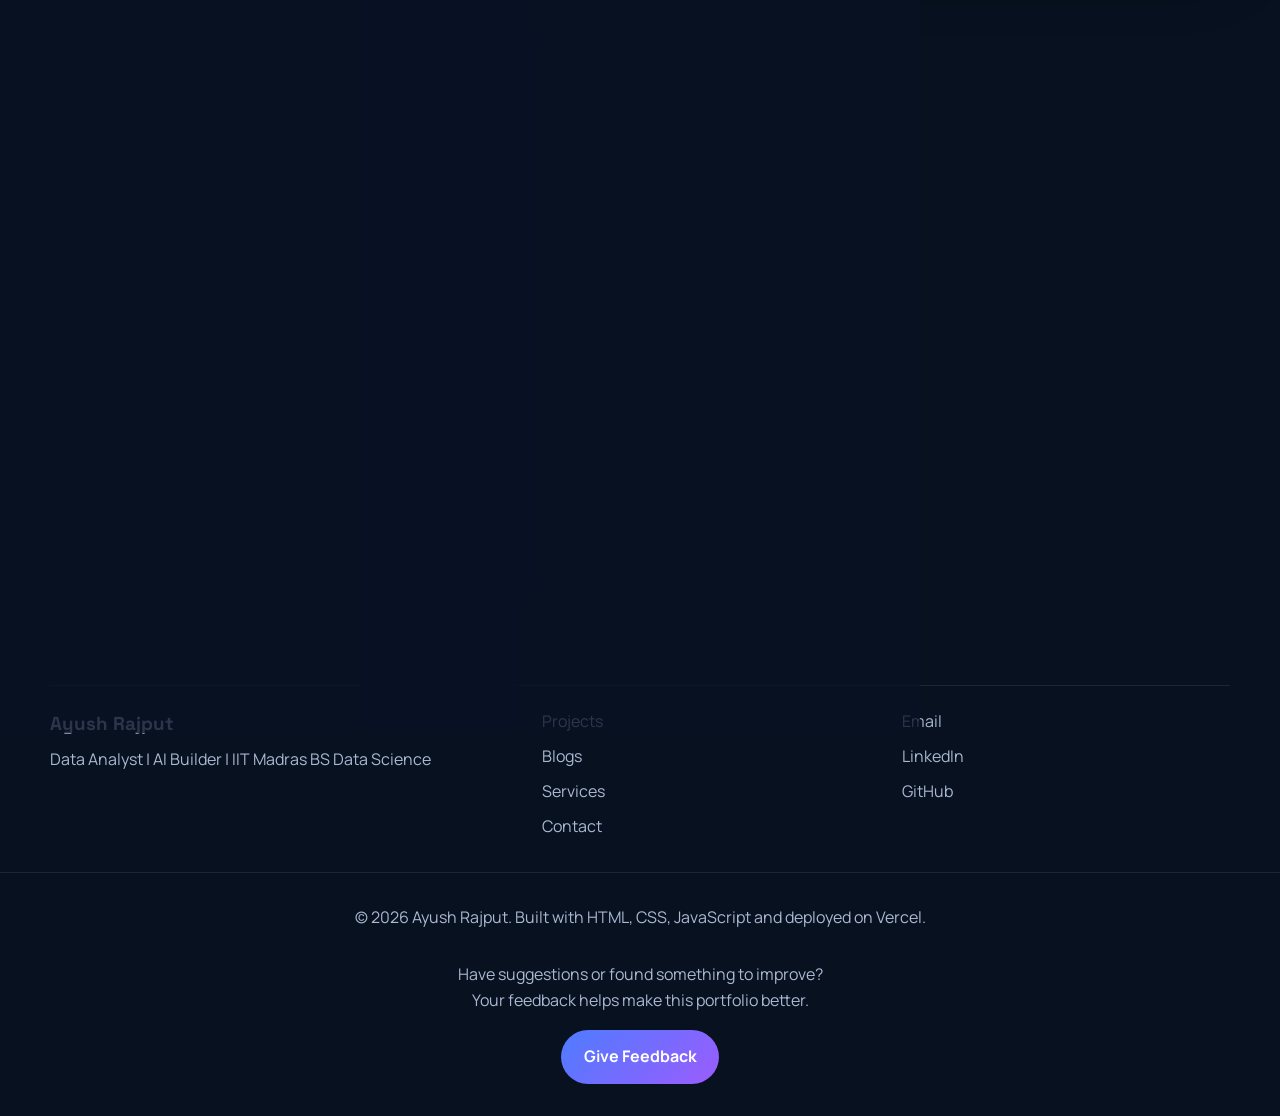
==== commit bb587589: "Standardize footer layout across blog and services pages" ====
--- a/blog.html
+++ b/blog.html
@@ -322,18 +322,36 @@
 
   <footer class="site-footer">
     <div class="container footer-wrap">
-      <p>© <span id="year"></span> Ayush Rajput — Data Analyst | IIT Madras</p>
+
+      <div>
+        <h3>Ayush Rajput</h3>
+        <p>Data Analyst | AI Builder | IIT Madras BS Data Science</p>
+      </div>
+
+      <div class="footer-links">
+        <a href="index.html#projects">Projects</a>
+        <a href="blog.html">Blogs</a>
+        <a href="services.html">Services</a>
+        <a href="index.html#contact">Contact</a>
+      </div>
+
+      <div class="footer-socials">
+        <a href="mailto:ayushrajput8404@gmail.com">Email</a>
+        <a href="https://www.linkedin.com/in/ayush-rajput-0b1038350" target="_blank" rel="noreferrer">LinkedIn</a>
+        <a href="https://github.com/Ayush-eng-ai" target="_blank" rel="noreferrer">GitHub</a>
+      </div>
+
+    </div>
+
+    <div class="footer-bottom">
+      <p>© <span id="year"></span> Ayush Rajput. Built with HTML, CSS, JavaScript and deployed on Vercel.</p>
+    </div>
+
+    <div class="footer-feedback">
       <p>
-        <a href="mailto:ayushrajput8404@gmail.com" style="color:var(--text-soft)">ayushrajput8404@gmail.com</a>
-        &nbsp;|&nbsp;
-        <a href="https://www.linkedin.com/in/ayush-rajput-0b1038350" target="_blank" style="color:var(--text-soft)">LinkedIn</a>
+        Have suggestions or found something to improve?<br>
+        Your feedback helps make this portfolio better.
       </p>
-    </div>
-    <div class="footer-feedback">
-      <p> 
-    Have suggestions or found something to improve?<br>
-    Your feedback helps make this portfolio better.
-     </p>
 
       <a
         href="https://docs.google.com/forms/d/e/1FAIpQLSd-P25jA387d3Jtp0dao3x5VgUYNvhC4t0DgK6rBUVeaV6YcA/viewform"
--- a/style.css
+++ b/style.css
@@ -191,7 +191,7 @@
 }
 
 .section {
-  padding: 6rem 0;
+  padding: 3rem 0;
 }
 
 .site-header {
@@ -205,7 +205,7 @@
   background: color-mix(in srgb, var(--bg) 72%, transparent);
   border-bottom: 1px solid var(--line);
   border-radius: 0 0 var(--radius-md) var(--radius-md);  
-  padding-left: 10rem 0;
+  padding: 0 3%;
   padding-right: 3%;
   margin-left: 3%;
   margin-right: 3%;
@@ -1763,4 +1763,291 @@
     #1d4ed8,
     #0891b2
   );
+}
+
+
+.stats-section{
+  padding: 1rem 0 3rem;
+}
+
+.stats-grid{
+  display:grid;
+  grid-template-columns:repeat(4,1fr);
+  gap:1.2rem;
+}
+
+.stat-card{
+  text-align:center;
+  padding:1.5rem;
+  border-radius:20px;
+
+  background:rgba(255,255,255,0.04);
+
+  border:1px solid rgba(255,255,255,0.08);
+
+  backdrop-filter:blur(10px);
+}
+
+.stat-card h3{
+  font-size:2rem;
+  color:var(--accent);
+  margin-bottom:0.4rem;
+}
+
+.stat-card p{
+  margin:0;
+  color:var(--text-soft);
+}
+
+@media(max-width:768px){
+
+  .stats-grid{
+    grid-template-columns:repeat(2,1fr);
+  }
+
+}
+
+
+.achievement-banner{
+  display:flex;
+  align-items:center;
+  justify-content:center;
+  gap:0.75rem;
+  flex-wrap:wrap;
+  margin-bottom:2rem;
+  padding:1rem 1.4rem;
+  border-radius:999px;
+  text-align:center;
+  background:linear-gradient(135deg, rgba(78,124,255,0.18), rgba(57,210,255,0.12));
+  border:1px solid rgba(78,124,255,0.28);
+  color:var(--text);
+  box-shadow:0 18px 40px rgba(78,124,255,0.12);
+}
+
+.achievement-banner span{
+  color:var(--accent-soft);
+  font-weight:900;
+}
+
+.achievement-banner strong{
+  font-weight:700;
+  color:var(--text-soft);
+}
+
+@media(max-width:640px){
+  .achievement-banner{
+    border-radius:22px;
+    align-items:flex-start;
+  }
+}
+
+.skill-category{
+  margin-top:2.2rem;
+}
+
+.skill-category > h3{
+  font-family:"Space Grotesk", sans-serif;
+  font-size:1.55rem;
+  margin:0 0 1.2rem;
+  color:var(--text);
+}
+
+.skill-category .skills-grid{
+  margin-bottom:1.5rem;
+}
+
+.contact-highlight{
+  display:grid;
+  grid-template-columns:repeat(2,1fr);
+  gap:1.5rem;
+  margin-bottom:2rem;
+}
+
+.contact-highlight-card{
+  padding:1.5rem;
+  border-radius:24px;
+
+  background:rgba(255,255,255,.04);
+
+  border:1px solid rgba(255,255,255,.08);
+
+  backdrop-filter:blur(12px);
+}
+
+.contact-highlight-card h3{
+  margin-bottom:.8rem;
+}
+
+.contact-highlight-card ul{
+  margin:0;
+  padding-left:1.2rem;
+}
+
+.contact-highlight-card li{
+  margin-bottom:.5rem;
+}
+
+@media(max-width:768px){
+
+  .contact-highlight{
+    grid-template-columns:1fr;
+  }
+
+}
+.contact-highlight{
+  display:grid;
+  grid-template-columns:repeat(2,1fr);
+  gap:1rem;
+  margin:1.5rem 0;
+}
+
+.contact-highlight-card{
+  padding:1.1rem;
+  border-radius:18px;
+  background:rgba(255,255,255,.04);
+  border:1px solid rgba(255,255,255,.08);
+  backdrop-filter:blur(12px);
+}
+
+.contact-highlight-card h3{
+  margin:0 0 .7rem;
+  font-size:1rem;
+}
+
+.contact-highlight-card p{
+  margin:0;
+  font-size:.9rem;
+}
+
+.contact-highlight-card ul{
+  margin:0;
+  padding-left:1rem;
+  color:var(--text-soft);
+  font-size:.9rem;
+}
+
+.contact-highlight-card li{
+  margin-bottom:.35rem;
+}
+
+@media(max-width:768px){
+  .contact-highlight{
+    grid-template-columns:1fr;
+  }
+}
+
+
+
+.nav-cta::after{
+  display:none;
+}
+
+.footer-wrap{
+  display:grid;
+  grid-template-columns:1.4fr 1fr 1fr;
+  gap:2rem;
+  align-items:start;
+}
+
+.footer-wrap h3{
+  margin:0 0 .5rem;
+  font-family:"Space Grotesk", sans-serif;
+}
+
+.footer-wrap p{
+  color:var(--text-soft);
+  margin:0;
+}
+
+.footer-links,
+.footer-socials{
+  display:grid;
+  gap:.6rem;
+}
+
+.footer-links a,
+.footer-socials a{
+  color:var(--text-soft);
+  transition:.3s;
+}
+
+.footer-links a:hover,
+.footer-socials a:hover{
+  color:var(--accent-soft);
+  transform:translateX(4px);
+}
+
+.footer-bottom{
+  text-align:center;
+  color:var(--text-soft);
+  margin-top:2rem;
+  padding-top:1rem;
+  border-top:1px solid var(--line);
+}
+
+@media(max-width:768px){
+  .footer-wrap{
+    grid-template-columns:1fr;
+    text-align:center;
+  }
+
+  .footer-links,
+  .footer-socials{
+    justify-items:center;
+  }
+}
+
+.footer-wrap{
+  display:grid;
+  grid-template-columns:1.4fr 1fr 1fr;
+  gap:2rem;
+  align-items:start;
+}
+
+.footer-wrap h3{
+  margin:0 0 .5rem;
+  font-family:"Space Grotesk", sans-serif;
+}
+
+.footer-wrap p{
+  color:var(--text-soft);
+  margin:0;
+}
+
+.footer-links,
+.footer-socials{
+  display:grid;
+  gap:.6rem;
+}
+
+.footer-links a,
+.footer-socials a{
+  color:var(--text-soft);
+  transition:.3s;
+}
+
+.footer-links a:hover,
+.footer-socials a:hover{
+  color:var(--accent-soft);
+  transform:translateX(4px);
+}
+
+.footer-bottom{
+  text-align:center;
+  color:var(--text-soft);
+  margin-top:2rem;
+  padding-top:1rem;
+  border-top:1px solid var(--line);
+}
+
+@media(max-width:768px){
+  .footer-wrap{
+    grid-template-columns:1fr;
+    text-align:center;
+  }
+
+  .footer-links,
+  .footer-socials{
+    justify-items:center;
+  }
 }
